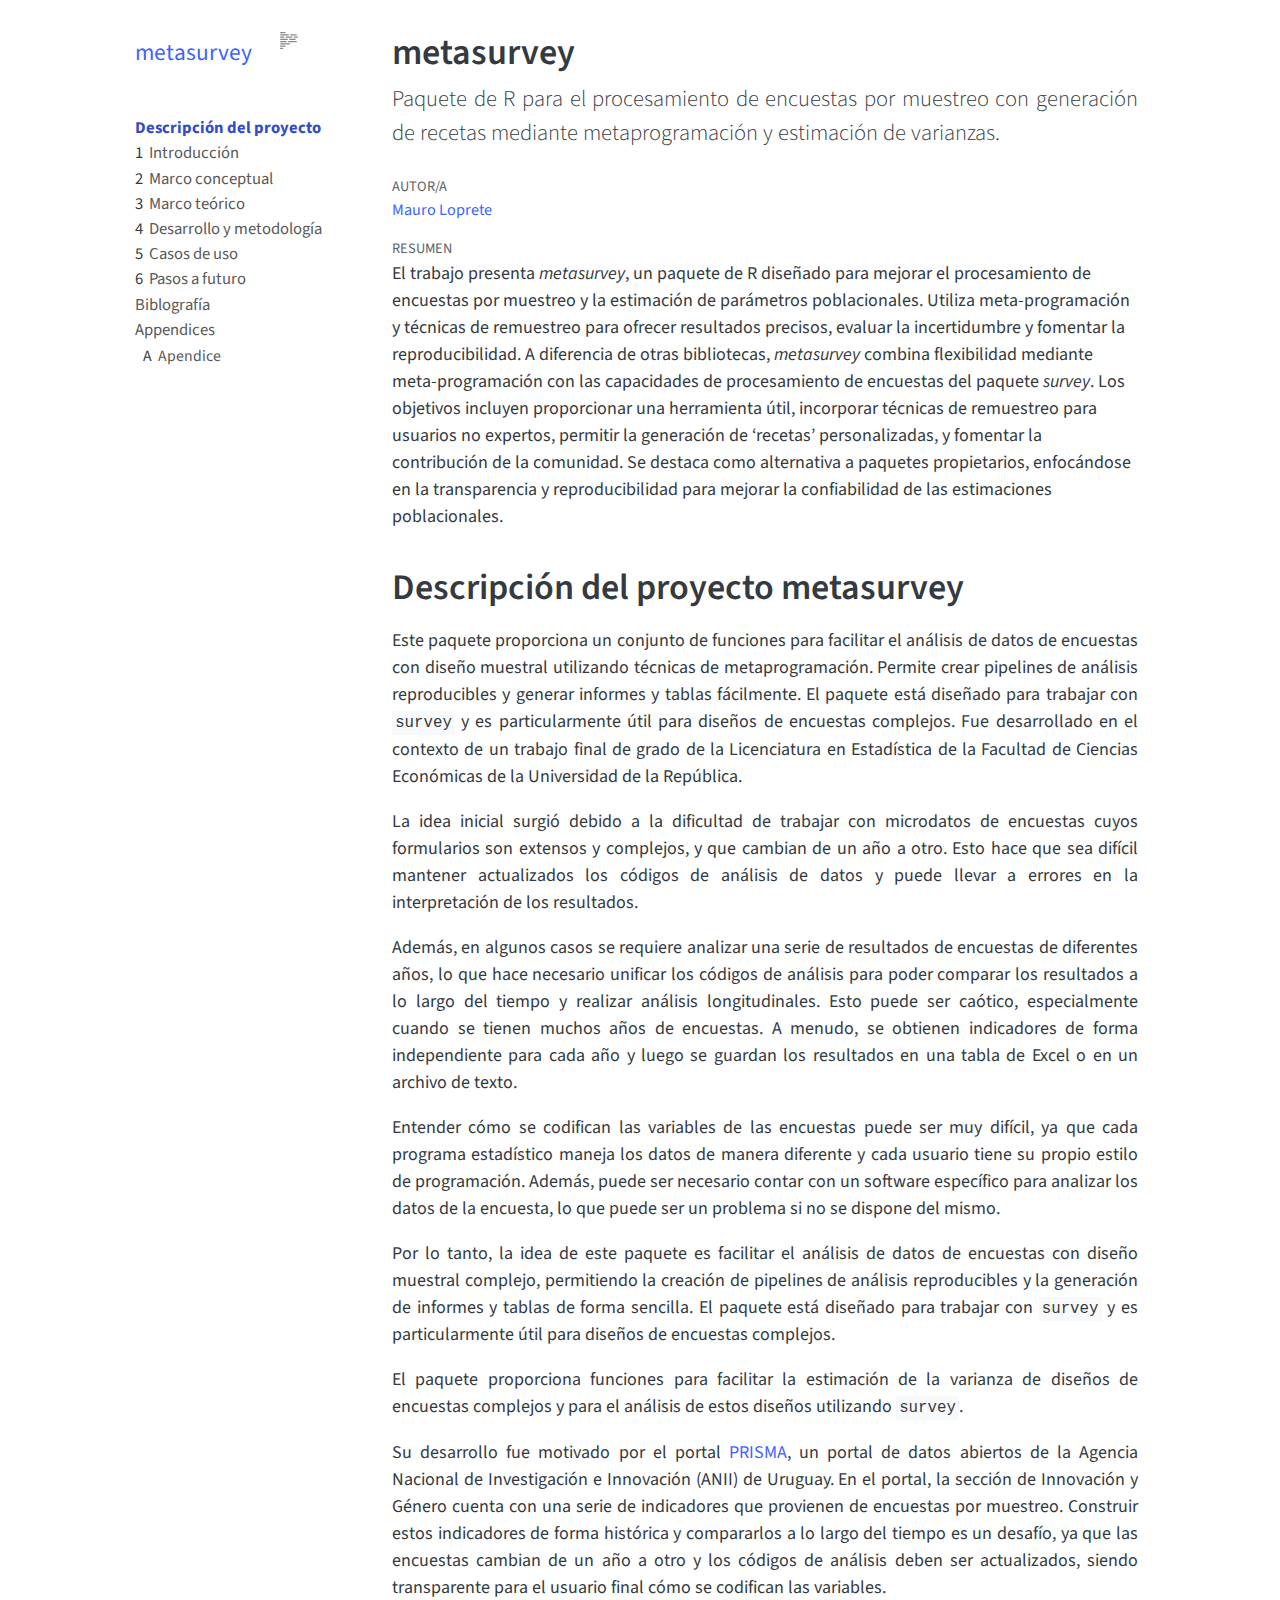
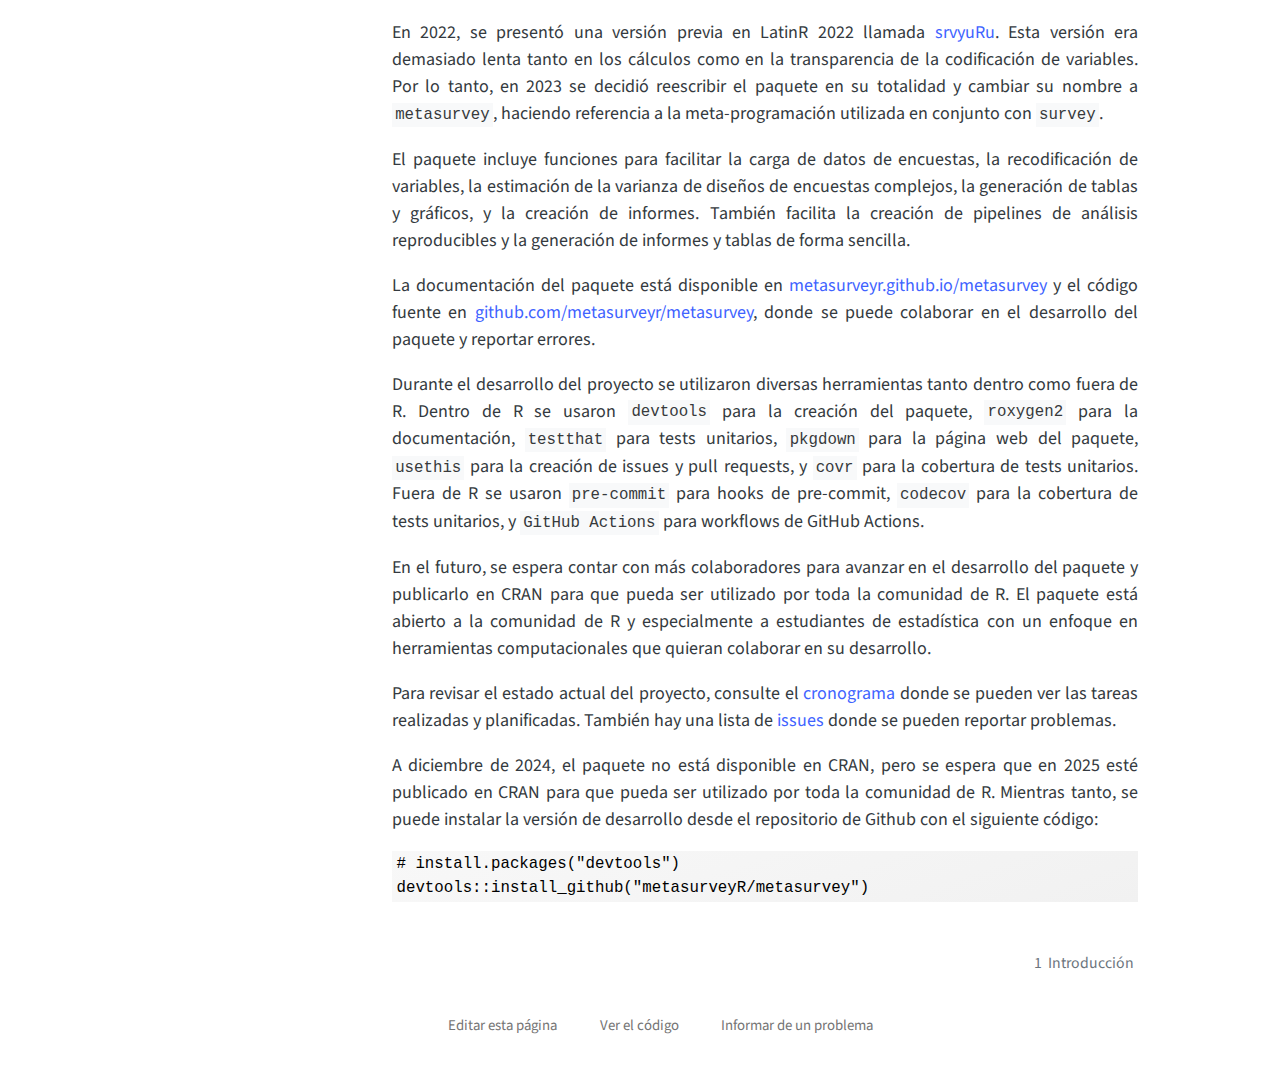
==== index.html @ 72c9812a "Built site for gh-pages" ====
<!DOCTYPE html>
<html xmlns="http://www.w3.org/1999/xhtml" lang="es" xml:lang="es"><head>

<meta charset="utf-8">
<meta name="generator" content="quarto-1.6.37">

<meta name="viewport" content="width=device-width, initial-scale=1.0, user-scalable=yes">

<meta name="author" content="Mauro Loprete">

<title>metasurvey</title>
<style>
code{white-space: pre-wrap;}
span.smallcaps{font-variant: small-caps;}
div.columns{display: flex; gap: min(4vw, 1.5em);}
div.column{flex: auto; overflow-x: auto;}
div.hanging-indent{margin-left: 1.5em; text-indent: -1.5em;}
ul.task-list{list-style: none;}
ul.task-list li input[type="checkbox"] {
  width: 0.8em;
  margin: 0 0.8em 0.2em -1em; /* quarto-specific, see https://github.com/quarto-dev/quarto-cli/issues/4556 */ 
  vertical-align: middle;
}
</style>


<script src="site_libs/quarto-nav/quarto-nav.js"></script>
<script src="site_libs/quarto-nav/headroom.min.js"></script>
<script src="site_libs/clipboard/clipboard.min.js"></script>
<script src="site_libs/quarto-search/autocomplete.umd.js"></script>
<script src="site_libs/quarto-search/fuse.min.js"></script>
<script src="site_libs/quarto-search/quarto-search.js"></script>
<meta name="quarto:offset" content="./">
<link href="./chapters/chapter1.html" rel="next">
<script src="site_libs/quarto-html/quarto.js"></script>
<script src="site_libs/quarto-html/popper.min.js"></script>
<script src="site_libs/quarto-html/tippy.umd.min.js"></script>
<script src="site_libs/quarto-html/anchor.min.js"></script>
<link href="site_libs/quarto-html/tippy.css" rel="stylesheet">
<link href="site_libs/quarto-html/quarto-syntax-highlighting-29e2c20b02301cfff04dc8050bf30c7e.css" rel="stylesheet" id="quarto-text-highlighting-styles">
<script src="site_libs/bootstrap/bootstrap.min.js"></script>
<link href="site_libs/bootstrap/bootstrap-icons.css" rel="stylesheet">
<link href="site_libs/bootstrap/bootstrap-413ca9ca8ca08181fa3b10ef42bec38c.min.css" rel="stylesheet" append-hash="true" id="quarto-bootstrap" data-mode="light">
<script id="quarto-search-options" type="application/json">{
  "location": "sidebar",
  "copy-button": false,
  "collapse-after": 3,
  "panel-placement": "start",
  "type": "textbox",
  "limit": 50,
  "keyboard-shortcut": [
    "f",
    "/",
    "s"
  ],
  "show-item-context": false,
  "language": {
    "search-no-results-text": "Sin resultados",
    "search-matching-documents-text": "documentos encontrados",
    "search-copy-link-title": "Copiar el enlace en la búsqueda",
    "search-hide-matches-text": "Ocultar resultados adicionales",
    "search-more-match-text": "resultado adicional en este documento",
    "search-more-matches-text": "resultados adicionales en este documento",
    "search-clear-button-title": "Borrar",
    "search-text-placeholder": "",
    "search-detached-cancel-button-title": "Cancelar",
    "search-submit-button-title": "Enviar",
    "search-label": "Buscar"
  }
}</script>


</head>

<body class="nav-sidebar floating fullcontent">

<div id="quarto-search-results"></div>
  <header id="quarto-header" class="headroom fixed-top">
  <nav class="quarto-secondary-nav">
    <div class="container-fluid d-flex">
      <button type="button" class="quarto-btn-toggle btn" data-bs-toggle="collapse" role="button" data-bs-target=".quarto-sidebar-collapse-item" aria-controls="quarto-sidebar" aria-expanded="false" aria-label="Alternar barra lateral" onclick="if (window.quartoToggleHeadroom) { window.quartoToggleHeadroom(); }">
        <i class="bi bi-layout-text-sidebar-reverse"></i>
      </button>
        <nav class="quarto-page-breadcrumbs" aria-label="breadcrumb"><ol class="breadcrumb"><li class="breadcrumb-item"><a href="./index.html">Descripción del proyecto</a></li></ol></nav>
        <a class="flex-grow-1" role="navigation" data-bs-toggle="collapse" data-bs-target=".quarto-sidebar-collapse-item" aria-controls="quarto-sidebar" aria-expanded="false" aria-label="Alternar barra lateral" onclick="if (window.quartoToggleHeadroom) { window.quartoToggleHeadroom(); }">      
        </a>
      <button type="button" class="btn quarto-search-button" aria-label="Buscar" onclick="window.quartoOpenSearch();">
        <i class="bi bi-search"></i>
      </button>
    </div>
  </nav>
</header>
<!-- content -->
<div id="quarto-content" class="quarto-container page-columns page-rows-contents page-layout-article">
<!-- sidebar -->
  <nav id="quarto-sidebar" class="sidebar collapse collapse-horizontal quarto-sidebar-collapse-item sidebar-navigation floating overflow-auto">
    <div class="pt-lg-2 mt-2 text-left sidebar-header">
    <div class="sidebar-title mb-0 py-0">
      <a href="./">metasurvey</a> 
        <div class="sidebar-tools-main tools-wide">
    <a href="https://github.com/metaSurveyR/metasurvey" title="Source Code" class="quarto-navigation-tool px-1" aria-label="Source Code"><i class="bi bi-github"></i></a>
    <a href="./metasurvey.pdf" title="Download PDF" class="quarto-navigation-tool px-1" aria-label="Download PDF"><i class="bi bi-file-pdf"></i></a>
  <a href="" class="quarto-reader-toggle quarto-navigation-tool px-1" onclick="window.quartoToggleReader(); return false;" title="Alternar modo lector">
  <div class="quarto-reader-toggle-btn">
  <i class="bi"></i>
  </div>
</a>
</div>
    </div>
      </div>
        <div class="mt-2 flex-shrink-0 align-items-center">
        <div class="sidebar-search">
        <div id="quarto-search" class="" title="Buscar"></div>
        </div>
        </div>
    <div class="sidebar-menu-container"> 
    <ul class="list-unstyled mt-1">
        <li class="sidebar-item">
  <div class="sidebar-item-container"> 
  <a href="./index.html" class="sidebar-item-text sidebar-link active">
 <span class="menu-text">Descripción del proyecto</span></a>
  </div>
</li>
        <li class="sidebar-item">
  <div class="sidebar-item-container"> 
  <a href="./chapters/chapter1.html" class="sidebar-item-text sidebar-link">
 <span class="menu-text"><span class="chapter-number">1</span>&nbsp; <span class="chapter-title">Introducción</span></span></a>
  </div>
</li>
        <li class="sidebar-item">
  <div class="sidebar-item-container"> 
  <a href="./chapters/chapter2.html" class="sidebar-item-text sidebar-link">
 <span class="menu-text"><span class="chapter-number">2</span>&nbsp; <span class="chapter-title">Marco conceptual</span></span></a>
  </div>
</li>
        <li class="sidebar-item">
  <div class="sidebar-item-container"> 
  <a href="./chapters/chapter3.html" class="sidebar-item-text sidebar-link">
 <span class="menu-text"><span class="chapter-number">3</span>&nbsp; <span class="chapter-title">Marco teórico</span></span></a>
  </div>
</li>
        <li class="sidebar-item">
  <div class="sidebar-item-container"> 
  <a href="./chapters/chapter4.html" class="sidebar-item-text sidebar-link">
 <span class="menu-text"><span class="chapter-number">4</span>&nbsp; <span class="chapter-title">Desarrollo y metodología</span></span></a>
  </div>
</li>
        <li class="sidebar-item">
  <div class="sidebar-item-container"> 
  <a href="./chapters/chapter5.html" class="sidebar-item-text sidebar-link">
 <span class="menu-text"><span class="chapter-number">5</span>&nbsp; <span class="chapter-title">Casos de uso</span></span></a>
  </div>
</li>
        <li class="sidebar-item">
  <div class="sidebar-item-container"> 
  <a href="./chapters/chapter6.html" class="sidebar-item-text sidebar-link">
 <span class="menu-text"><span class="chapter-number">6</span>&nbsp; <span class="chapter-title">Pasos a futuro</span></span></a>
  </div>
</li>
        <li class="sidebar-item">
  <div class="sidebar-item-container"> 
  <a href="./chapters/bibliography.html" class="sidebar-item-text sidebar-link">
 <span class="menu-text">Biblografía</span></a>
  </div>
</li>
        <li class="sidebar-item sidebar-item-section">
      <div class="sidebar-item-container"> 
            <a class="sidebar-item-text sidebar-link text-start" data-bs-toggle="collapse" data-bs-target="#quarto-sidebar-section-1" role="navigation" aria-expanded="true">
 <span class="menu-text">Appendices</span></a>
          <a class="sidebar-item-toggle text-start" data-bs-toggle="collapse" data-bs-target="#quarto-sidebar-section-1" role="navigation" aria-expanded="true" aria-label="Alternar sección">
            <i class="bi bi-chevron-right ms-2"></i>
          </a> 
      </div>
      <ul id="quarto-sidebar-section-1" class="collapse list-unstyled sidebar-section depth1 show">  
          <li class="sidebar-item">
  <div class="sidebar-item-container"> 
  <a href="./Appendices/AppendixA.html" class="sidebar-item-text sidebar-link">
 <span class="menu-text"><span class="chapter-number">A</span>&nbsp; <span class="chapter-title">Apendice</span></span></a>
  </div>
</li>
      </ul>
  </li>
    </ul>
    </div>
</nav>
<div id="quarto-sidebar-glass" class="quarto-sidebar-collapse-item" data-bs-toggle="collapse" data-bs-target=".quarto-sidebar-collapse-item"></div>
<!-- margin-sidebar -->
    
<!-- main -->
<main class="content" id="quarto-document-content">

<header id="title-block-header" class="quarto-title-block default">
<div class="quarto-title">
<h1 class="title">metasurvey</h1>
<p class="subtitle lead">Paquete de R para el procesamiento de encuestas por muestreo con generación de recetas mediante metaprogramación y estimación de varianzas.</p>
</div>



<div class="quarto-title-meta">

    <div>
    <div class="quarto-title-meta-heading">Autor/a</div>
    <div class="quarto-title-meta-contents">
             <p><a href="www.mauroloprete.com">Mauro Loprete</a> </p>
          </div>
  </div>
    
  
    
  </div>
  
<div>
  <div class="abstract">
    <div class="block-title">Resumen</div>
    El trabajo presenta <em>metasurvey</em>, un paquete de R diseñado para mejorar el procesamiento de encuestas por muestreo y la estimación de parámetros poblacionales. Utiliza meta-programación y técnicas de remuestreo para ofrecer resultados precisos, evaluar la incertidumbre y fomentar la reproducibilidad. A diferencia de otras bibliotecas, <em>metasurvey</em> combina flexibilidad mediante meta-programación con las capacidades de procesamiento de encuestas del paquete <em>survey</em>. Los objetivos incluyen proporcionar una herramienta útil, incorporar técnicas de remuestreo para usuarios no expertos, permitir la generación de ‘recetas’ personalizadas, y fomentar la contribución de la comunidad. Se destaca como alternativa a paquetes propietarios, enfocándose en la transparencia y reproducibilidad para mejorar la confiabilidad de las estimaciones poblacionales.
  </div>
</div>


</header>


<div class="cell">
<style type="text/css">
p {
  text-align: justify
}
</style>
</div>
<div id="readme-content">
<h1 id="descripci-n-del-proyecto-metasurvey">
Descripción del proyecto metasurvey
</h1>
<p>
Este paquete proporciona un conjunto de funciones para facilitar el análisis de datos de encuestas con diseño muestral utilizando técnicas de metaprogramación. Permite crear pipelines de análisis reproducibles y generar informes y tablas fácilmente. El paquete está diseñado para trabajar con <code>survey</code> y es particularmente útil para diseños de encuestas complejos. Fue desarrollado en el contexto de un trabajo final de grado de la Licenciatura en Estadística de la Facultad de Ciencias Económicas de la Universidad de la República.
</p>
<p>
La idea inicial surgió debido a la dificultad de trabajar con microdatos de encuestas cuyos formularios son extensos y complejos, y que cambian de un año a otro. Esto hace que sea difícil mantener actualizados los códigos de análisis de datos y puede llevar a errores en la interpretación de los resultados.
</p>
<p>
Además, en algunos casos se requiere analizar una serie de resultados de encuestas de diferentes años, lo que hace necesario unificar los códigos de análisis para poder comparar los resultados a lo largo del tiempo y realizar análisis longitudinales. Esto puede ser caótico, especialmente cuando se tienen muchos años de encuestas. A menudo, se obtienen indicadores de forma independiente para cada año y luego se guardan los resultados en una tabla de Excel o en un archivo de texto.
</p>
<p>
Entender cómo se codifican las variables de las encuestas puede ser muy difícil, ya que cada programa estadístico maneja los datos de manera diferente y cada usuario tiene su propio estilo de programación. Además, puede ser necesario contar con un software específico para analizar los datos de la encuesta, lo que puede ser un problema si no se dispone del mismo.
</p>
<p>
Por lo tanto, la idea de este paquete es facilitar el análisis de datos de encuestas con diseño muestral complejo, permitiendo la creación de pipelines de análisis reproducibles y la generación de informes y tablas de forma sencilla. El paquete está diseñado para trabajar con <code>survey</code> y es particularmente útil para diseños de encuestas complejos.
</p>
<p>
El paquete proporciona funciones para facilitar la estimación de la varianza de diseños de encuestas complejos y para el análisis de estos diseños utilizando <code>survey</code>.
</p>
<p>
Su desarrollo fue motivado por el portal <a href="www.prisma.uy">PRISMA</a>, un portal de datos abiertos de la Agencia Nacional de Investigación e Innovación (ANII) de Uruguay. En el portal, la sección de Innovación y Género cuenta con una serie de indicadores que provienen de encuestas por muestreo. Construir estos indicadores de forma histórica y compararlos a lo largo del tiempo es un desafío, ya que las encuestas cambian de un año a otro y los códigos de análisis deben ser actualizados, siendo transparente para el usuario final cómo se codifican las variables.
</p>
<p>
En 2022, se presentó una versión previa en LatinR 2022 llamada <a href="https://github.com/mauroloprete/srvyuRu">srvyuRu</a>. Esta versión era demasiado lenta tanto en los cálculos como en la transparencia de la codificación de variables. Por lo tanto, en 2023 se decidió reescribir el paquete en su totalidad y cambiar su nombre a <code>metasurvey</code>, haciendo referencia a la meta-programación utilizada en conjunto con <code>survey</code>.
</p>
<p>
El paquete incluye funciones para facilitar la carga de datos de encuestas, la recodificación de variables, la estimación de la varianza de diseños de encuestas complejos, la generación de tablas y gráficos, y la creación de informes. También facilita la creación de pipelines de análisis reproducibles y la generación de informes y tablas de forma sencilla.
</p>
<p>
La documentación del paquete está disponible en <a href="https://metasurveyr.github.io/metasurvey/">metasurveyr.github.io/metasurvey</a> y el código fuente en <a href="https://github.com/metasurveyr/metasurvey">github.com/metasurveyr/metasurvey</a>, donde se puede colaborar en el desarrollo del paquete y reportar errores.
</p>
<p>
Durante el desarrollo del proyecto se utilizaron diversas herramientas tanto dentro como fuera de R. Dentro de R se usaron <code>devtools</code> para la creación del paquete, <code>roxygen2</code> para la documentación, <code>testthat</code> para tests unitarios, <code>pkgdown</code> para la página web del paquete, <code>usethis</code> para la creación de issues y pull requests, y <code>covr</code> para la cobertura de tests unitarios. Fuera de R se usaron <code>pre-commit</code> para hooks de pre-commit, <code>codecov</code> para la cobertura de tests unitarios, y <code>GitHub Actions</code> para workflows de GitHub Actions.
</p>
<p>
En el futuro, se espera contar con más colaboradores para avanzar en el desarrollo del paquete y publicarlo en CRAN para que pueda ser utilizado por toda la comunidad de R. El paquete está abierto a la comunidad de R y especialmente a estudiantes de estadística con un enfoque en herramientas computacionales que quieran colaborar en su desarrollo.
</p>
<p>
Para revisar el estado actual del proyecto, consulte el <a href="https://github.com/orgs/metasurveyr/projects/1/views/1">cronograma</a> donde se pueden ver las tareas realizadas y planificadas. También hay una lista de <a href="https://github.com/metasurveyr/metasurvey/issues">issues</a> donde se pueden reportar problemas.
</p>
<p>
A diciembre de 2024, el paquete no está disponible en CRAN, pero se espera que en 2025 esté publicado en CRAN para que pueda ser utilizado por toda la comunidad de R. Mientras tanto, se puede instalar la versión de desarrollo desde el repositorio de Github con el siguiente código:
</p>
<pre><code class="language-" r=""># install.packages("devtools")
devtools::install_github("metasurveyR/metasurvey")
</code></pre>
</div>



</main> <!-- /main -->
<script id="quarto-html-after-body" type="application/javascript">
window.document.addEventListener("DOMContentLoaded", function (event) {
  const toggleBodyColorMode = (bsSheetEl) => {
    const mode = bsSheetEl.getAttribute("data-mode");
    const bodyEl = window.document.querySelector("body");
    if (mode === "dark") {
      bodyEl.classList.add("quarto-dark");
      bodyEl.classList.remove("quarto-light");
    } else {
      bodyEl.classList.add("quarto-light");
      bodyEl.classList.remove("quarto-dark");
    }
  }
  const toggleBodyColorPrimary = () => {
    const bsSheetEl = window.document.querySelector("link#quarto-bootstrap");
    if (bsSheetEl) {
      toggleBodyColorMode(bsSheetEl);
    }
  }
  toggleBodyColorPrimary();  
  const icon = "";
  const anchorJS = new window.AnchorJS();
  anchorJS.options = {
    placement: 'right',
    icon: icon
  };
  anchorJS.add('.anchored');
  const isCodeAnnotation = (el) => {
    for (const clz of el.classList) {
      if (clz.startsWith('code-annotation-')) {                     
        return true;
      }
    }
    return false;
  }
  const onCopySuccess = function(e) {
    // button target
    const button = e.trigger;
    // don't keep focus
    button.blur();
    // flash "checked"
    button.classList.add('code-copy-button-checked');
    var currentTitle = button.getAttribute("title");
    button.setAttribute("title", "Copiado");
    let tooltip;
    if (window.bootstrap) {
      button.setAttribute("data-bs-toggle", "tooltip");
      button.setAttribute("data-bs-placement", "left");
      button.setAttribute("data-bs-title", "Copiado");
      tooltip = new bootstrap.Tooltip(button, 
        { trigger: "manual", 
          customClass: "code-copy-button-tooltip",
          offset: [0, -8]});
      tooltip.show();    
    }
    setTimeout(function() {
      if (tooltip) {
        tooltip.hide();
        button.removeAttribute("data-bs-title");
        button.removeAttribute("data-bs-toggle");
        button.removeAttribute("data-bs-placement");
      }
      button.setAttribute("title", currentTitle);
      button.classList.remove('code-copy-button-checked');
    }, 1000);
    // clear code selection
    e.clearSelection();
  }
  const getTextToCopy = function(trigger) {
      const codeEl = trigger.previousElementSibling.cloneNode(true);
      for (const childEl of codeEl.children) {
        if (isCodeAnnotation(childEl)) {
          childEl.remove();
        }
      }
      return codeEl.innerText;
  }
  const clipboard = new window.ClipboardJS('.code-copy-button:not([data-in-quarto-modal])', {
    text: getTextToCopy
  });
  clipboard.on('success', onCopySuccess);
  if (window.document.getElementById('quarto-embedded-source-code-modal')) {
    const clipboardModal = new window.ClipboardJS('.code-copy-button[data-in-quarto-modal]', {
      text: getTextToCopy,
      container: window.document.getElementById('quarto-embedded-source-code-modal')
    });
    clipboardModal.on('success', onCopySuccess);
  }
    var localhostRegex = new RegExp(/^(?:http|https):\/\/localhost\:?[0-9]*\//);
    var mailtoRegex = new RegExp(/^mailto:/);
      var filterRegex = new RegExp("https:\/\/github\.com\/metaSurveyR\/metasurvey");
    var isInternal = (href) => {
        return filterRegex.test(href) || localhostRegex.test(href) || mailtoRegex.test(href);
    }
    // Inspect non-navigation links and adorn them if external
 	var links = window.document.querySelectorAll('a[href]:not(.nav-link):not(.navbar-brand):not(.toc-action):not(.sidebar-link):not(.sidebar-item-toggle):not(.pagination-link):not(.no-external):not([aria-hidden]):not(.dropdown-item):not(.quarto-navigation-tool):not(.about-link)');
    for (var i=0; i<links.length; i++) {
      const link = links[i];
      if (!isInternal(link.href)) {
        // undo the damage that might have been done by quarto-nav.js in the case of
        // links that we want to consider external
        if (link.dataset.originalHref !== undefined) {
          link.href = link.dataset.originalHref;
        }
      }
    }
  function tippyHover(el, contentFn, onTriggerFn, onUntriggerFn) {
    const config = {
      allowHTML: true,
      maxWidth: 500,
      delay: 100,
      arrow: false,
      appendTo: function(el) {
          return el.parentElement;
      },
      interactive: true,
      interactiveBorder: 10,
      theme: 'quarto',
      placement: 'bottom-start',
    };
    if (contentFn) {
      config.content = contentFn;
    }
    if (onTriggerFn) {
      config.onTrigger = onTriggerFn;
    }
    if (onUntriggerFn) {
      config.onUntrigger = onUntriggerFn;
    }
    window.tippy(el, config); 
  }
  const noterefs = window.document.querySelectorAll('a[role="doc-noteref"]');
  for (var i=0; i<noterefs.length; i++) {
    const ref = noterefs[i];
    tippyHover(ref, function() {
      // use id or data attribute instead here
      let href = ref.getAttribute('data-footnote-href') || ref.getAttribute('href');
      try { href = new URL(href).hash; } catch {}
      const id = href.replace(/^#\/?/, "");
      const note = window.document.getElementById(id);
      if (note) {
        return note.innerHTML;
      } else {
        return "";
      }
    });
  }
  const xrefs = window.document.querySelectorAll('a.quarto-xref');
  const processXRef = (id, note) => {
    // Strip column container classes
    const stripColumnClz = (el) => {
      el.classList.remove("page-full", "page-columns");
      if (el.children) {
        for (const child of el.children) {
          stripColumnClz(child);
        }
      }
    }
    stripColumnClz(note)
    if (id === null || id.startsWith('sec-')) {
      // Special case sections, only their first couple elements
      const container = document.createElement("div");
      if (note.children && note.children.length > 2) {
        container.appendChild(note.children[0].cloneNode(true));
        for (let i = 1; i < note.children.length; i++) {
          const child = note.children[i];
          if (child.tagName === "P" && child.innerText === "") {
            continue;
          } else {
            container.appendChild(child.cloneNode(true));
            break;
          }
        }
        if (window.Quarto?.typesetMath) {
          window.Quarto.typesetMath(container);
        }
        return container.innerHTML
      } else {
        if (window.Quarto?.typesetMath) {
          window.Quarto.typesetMath(note);
        }
        return note.innerHTML;
      }
    } else {
      // Remove any anchor links if they are present
      const anchorLink = note.querySelector('a.anchorjs-link');
      if (anchorLink) {
        anchorLink.remove();
      }
      if (window.Quarto?.typesetMath) {
        window.Quarto.typesetMath(note);
      }
      if (note.classList.contains("callout")) {
        return note.outerHTML;
      } else {
        return note.innerHTML;
      }
    }
  }
  for (var i=0; i<xrefs.length; i++) {
    const xref = xrefs[i];
    tippyHover(xref, undefined, function(instance) {
      instance.disable();
      let url = xref.getAttribute('href');
      let hash = undefined; 
      if (url.startsWith('#')) {
        hash = url;
      } else {
        try { hash = new URL(url).hash; } catch {}
      }
      if (hash) {
        const id = hash.replace(/^#\/?/, "");
        const note = window.document.getElementById(id);
        if (note !== null) {
          try {
            const html = processXRef(id, note.cloneNode(true));
            instance.setContent(html);
          } finally {
            instance.enable();
            instance.show();
          }
        } else {
          // See if we can fetch this
          fetch(url.split('#')[0])
          .then(res => res.text())
          .then(html => {
            const parser = new DOMParser();
            const htmlDoc = parser.parseFromString(html, "text/html");
            const note = htmlDoc.getElementById(id);
            if (note !== null) {
              const html = processXRef(id, note);
              instance.setContent(html);
            } 
          }).finally(() => {
            instance.enable();
            instance.show();
          });
        }
      } else {
        // See if we can fetch a full url (with no hash to target)
        // This is a special case and we should probably do some content thinning / targeting
        fetch(url)
        .then(res => res.text())
        .then(html => {
          const parser = new DOMParser();
          const htmlDoc = parser.parseFromString(html, "text/html");
          const note = htmlDoc.querySelector('main.content');
          if (note !== null) {
            // This should only happen for chapter cross references
            // (since there is no id in the URL)
            // remove the first header
            if (note.children.length > 0 && note.children[0].tagName === "HEADER") {
              note.children[0].remove();
            }
            const html = processXRef(null, note);
            instance.setContent(html);
          } 
        }).finally(() => {
          instance.enable();
          instance.show();
        });
      }
    }, function(instance) {
    });
  }
      let selectedAnnoteEl;
      const selectorForAnnotation = ( cell, annotation) => {
        let cellAttr = 'data-code-cell="' + cell + '"';
        let lineAttr = 'data-code-annotation="' +  annotation + '"';
        const selector = 'span[' + cellAttr + '][' + lineAttr + ']';
        return selector;
      }
      const selectCodeLines = (annoteEl) => {
        const doc = window.document;
        const targetCell = annoteEl.getAttribute("data-target-cell");
        const targetAnnotation = annoteEl.getAttribute("data-target-annotation");
        const annoteSpan = window.document.querySelector(selectorForAnnotation(targetCell, targetAnnotation));
        const lines = annoteSpan.getAttribute("data-code-lines").split(",");
        const lineIds = lines.map((line) => {
          return targetCell + "-" + line;
        })
        let top = null;
        let height = null;
        let parent = null;
        if (lineIds.length > 0) {
            //compute the position of the single el (top and bottom and make a div)
            const el = window.document.getElementById(lineIds[0]);
            top = el.offsetTop;
            height = el.offsetHeight;
            parent = el.parentElement.parentElement;
          if (lineIds.length > 1) {
            const lastEl = window.document.getElementById(lineIds[lineIds.length - 1]);
            const bottom = lastEl.offsetTop + lastEl.offsetHeight;
            height = bottom - top;
          }
          if (top !== null && height !== null && parent !== null) {
            // cook up a div (if necessary) and position it 
            let div = window.document.getElementById("code-annotation-line-highlight");
            if (div === null) {
              div = window.document.createElement("div");
              div.setAttribute("id", "code-annotation-line-highlight");
              div.style.position = 'absolute';
              parent.appendChild(div);
            }
            div.style.top = top - 2 + "px";
            div.style.height = height + 4 + "px";
            div.style.left = 0;
            let gutterDiv = window.document.getElementById("code-annotation-line-highlight-gutter");
            if (gutterDiv === null) {
              gutterDiv = window.document.createElement("div");
              gutterDiv.setAttribute("id", "code-annotation-line-highlight-gutter");
              gutterDiv.style.position = 'absolute';
              const codeCell = window.document.getElementById(targetCell);
              const gutter = codeCell.querySelector('.code-annotation-gutter');
              gutter.appendChild(gutterDiv);
            }
            gutterDiv.style.top = top - 2 + "px";
            gutterDiv.style.height = height + 4 + "px";
          }
          selectedAnnoteEl = annoteEl;
        }
      };
      const unselectCodeLines = () => {
        const elementsIds = ["code-annotation-line-highlight", "code-annotation-line-highlight-gutter"];
        elementsIds.forEach((elId) => {
          const div = window.document.getElementById(elId);
          if (div) {
            div.remove();
          }
        });
        selectedAnnoteEl = undefined;
      };
        // Handle positioning of the toggle
    window.addEventListener(
      "resize",
      throttle(() => {
        elRect = undefined;
        if (selectedAnnoteEl) {
          selectCodeLines(selectedAnnoteEl);
        }
      }, 10)
    );
    function throttle(fn, ms) {
    let throttle = false;
    let timer;
      return (...args) => {
        if(!throttle) { // first call gets through
            fn.apply(this, args);
            throttle = true;
        } else { // all the others get throttled
            if(timer) clearTimeout(timer); // cancel #2
            timer = setTimeout(() => {
              fn.apply(this, args);
              timer = throttle = false;
            }, ms);
        }
      };
    }
      // Attach click handler to the DT
      const annoteDls = window.document.querySelectorAll('dt[data-target-cell]');
      for (const annoteDlNode of annoteDls) {
        annoteDlNode.addEventListener('click', (event) => {
          const clickedEl = event.target;
          if (clickedEl !== selectedAnnoteEl) {
            unselectCodeLines();
            const activeEl = window.document.querySelector('dt[data-target-cell].code-annotation-active');
            if (activeEl) {
              activeEl.classList.remove('code-annotation-active');
            }
            selectCodeLines(clickedEl);
            clickedEl.classList.add('code-annotation-active');
          } else {
            // Unselect the line
            unselectCodeLines();
            clickedEl.classList.remove('code-annotation-active');
          }
        });
      }
  const findCites = (el) => {
    const parentEl = el.parentElement;
    if (parentEl) {
      const cites = parentEl.dataset.cites;
      if (cites) {
        return {
          el,
          cites: cites.split(' ')
        };
      } else {
        return findCites(el.parentElement)
      }
    } else {
      return undefined;
    }
  };
  var bibliorefs = window.document.querySelectorAll('a[role="doc-biblioref"]');
  for (var i=0; i<bibliorefs.length; i++) {
    const ref = bibliorefs[i];
    const citeInfo = findCites(ref);
    if (citeInfo) {
      tippyHover(citeInfo.el, function() {
        var popup = window.document.createElement('div');
        citeInfo.cites.forEach(function(cite) {
          var citeDiv = window.document.createElement('div');
          citeDiv.classList.add('hanging-indent');
          citeDiv.classList.add('csl-entry');
          var biblioDiv = window.document.getElementById('ref-' + cite);
          if (biblioDiv) {
            citeDiv.innerHTML = biblioDiv.innerHTML;
          }
          popup.appendChild(citeDiv);
        });
        return popup.innerHTML;
      });
    }
  }
});
</script>
<nav class="page-navigation">
  <div class="nav-page nav-page-previous">
  </div>
  <div class="nav-page nav-page-next">
      <a href="./chapters/chapter1.html" class="pagination-link" aria-label="Introducción">
        <span class="nav-page-text"><span class="chapter-number">1</span>&nbsp; <span class="chapter-title">Introducción</span></span> <i class="bi bi-arrow-right-short"></i>
      </a>
  </div>
</nav>
</div> <!-- /content -->




<footer class="footer"><div class="nav-footer"><div class="nav-footer-center"><div class="toc-actions"><ul><li><a href="https://github.com/metaSurveyR/metasurvey/edit/main/index.qmd" class="toc-action"><i class="bi bi-github"></i>Editar esta página</a></li><li><a href="https://github.com/metaSurveyR/metasurvey/blob/main/index.qmd" class="toc-action"><i class="bi empty"></i>Ver el código</a></li><li><a href="https://github.com/metaSurveyR/metasurvey/issues/new" class="toc-action"><i class="bi empty"></i>Informar de un problema</a></li></ul></div></div></div></footer></body></html>
---- site_libs/quarto-html/quarto-syntax-highlighting-29e2c20b02301cfff04dc8050bf30c7e.css ----
/* quarto syntax highlight colors */
:root {
  --quarto-hl-ot-color: #003B4F;
  --quarto-hl-at-color: #657422;
  --quarto-hl-ss-color: #20794D;
  --quarto-hl-an-color: #5E5E5E;
  --quarto-hl-fu-color: #4758AB;
  --quarto-hl-st-color: #20794D;
  --quarto-hl-cf-color: #003B4F;
  --quarto-hl-op-color: #5E5E5E;
  --quarto-hl-er-color: #AD0000;
  --quarto-hl-bn-color: #AD0000;
  --quarto-hl-al-color: #AD0000;
  --quarto-hl-va-color: #111111;
  --quarto-hl-bu-color: inherit;
  --quarto-hl-ex-color: inherit;
  --quarto-hl-pp-color: #AD0000;
  --quarto-hl-in-color: #5E5E5E;
  --quarto-hl-vs-color: #20794D;
  --quarto-hl-wa-color: #5E5E5E;
  --quarto-hl-do-color: #5E5E5E;
  --quarto-hl-im-color: #00769E;
  --quarto-hl-ch-color: #20794D;
  --quarto-hl-dt-color: #AD0000;
  --quarto-hl-fl-color: #AD0000;
  --quarto-hl-co-color: #5E5E5E;
  --quarto-hl-cv-color: #5E5E5E;
  --quarto-hl-cn-color: #8f5902;
  --quarto-hl-sc-color: #5E5E5E;
  --quarto-hl-dv-color: #AD0000;
  --quarto-hl-kw-color: #003B4F;
}

/* other quarto variables */
:root {
  --quarto-font-monospace: SFMono-Regular, Menlo, Monaco, Consolas, "Liberation Mono", "Courier New", monospace;
}

pre > code.sourceCode > span {
  color: #003B4F;
}

code span {
  color: #003B4F;
}

code.sourceCode > span {
  color: #003B4F;
}

div.sourceCode,
div.sourceCode pre.sourceCode {
  color: #003B4F;
}

code span.ot {
  color: #003B4F;
  font-style: inherit;
}

code span.at {
  color: #657422;
  font-style: inherit;
}

code span.ss {
  color: #20794D;
  font-style: inherit;
}

code span.an {
  color: #5E5E5E;
  font-style: inherit;
}

code span.fu {
  color: #4758AB;
  font-style: inherit;
}

code span.st {
  color: #20794D;
  font-style: inherit;
}

code span.cf {
  color: #003B4F;
  font-weight: bold;
  font-style: inherit;
}

code span.op {
  color: #5E5E5E;
  font-style: inherit;
}

code span.er {
  color: #AD0000;
  font-style: inherit;
}

code span.bn {
  color: #AD0000;
  font-style: inherit;
}

code span.al {
  color: #AD0000;
  font-style: inherit;
}

code span.va {
  color: #111111;
  font-style: inherit;
}

code span.bu {
  font-style: inherit;
}

code span.ex {
  font-style: inherit;
}

code span.pp {
  color: #AD0000;
  font-style: inherit;
}

code span.in {
  color: #5E5E5E;
  font-style: inherit;
}

code span.vs {
  color: #20794D;
  font-style: inherit;
}

code span.wa {
  color: #5E5E5E;
  font-style: italic;
}

code span.do {
  color: #5E5E5E;
  font-style: italic;
}

code span.im {
  color: #00769E;
  font-style: inherit;
}

code span.ch {
  color: #20794D;
  font-style: inherit;
}

code span.dt {
  color: #AD0000;
  font-style: inherit;
}

code span.fl {
  color: #AD0000;
  font-style: inherit;
}

code span.co {
  color: #5E5E5E;
  font-style: inherit;
}

code span.cv {
  color: #5E5E5E;
  font-style: italic;
}

code span.cn {
  color: #8f5902;
  font-style: inherit;
}

code span.sc {
  color: #5E5E5E;
  font-style: inherit;
}

code span.dv {
  color: #AD0000;
  font-style: inherit;
}

code span.kw {
  color: #003B4F;
  font-weight: bold;
  font-style: inherit;
}

.prevent-inlining {
  content: "</";
}

/*# sourceMappingURL=5353fc8bf2a85bac2e7a98e8d13296a2.css.map */
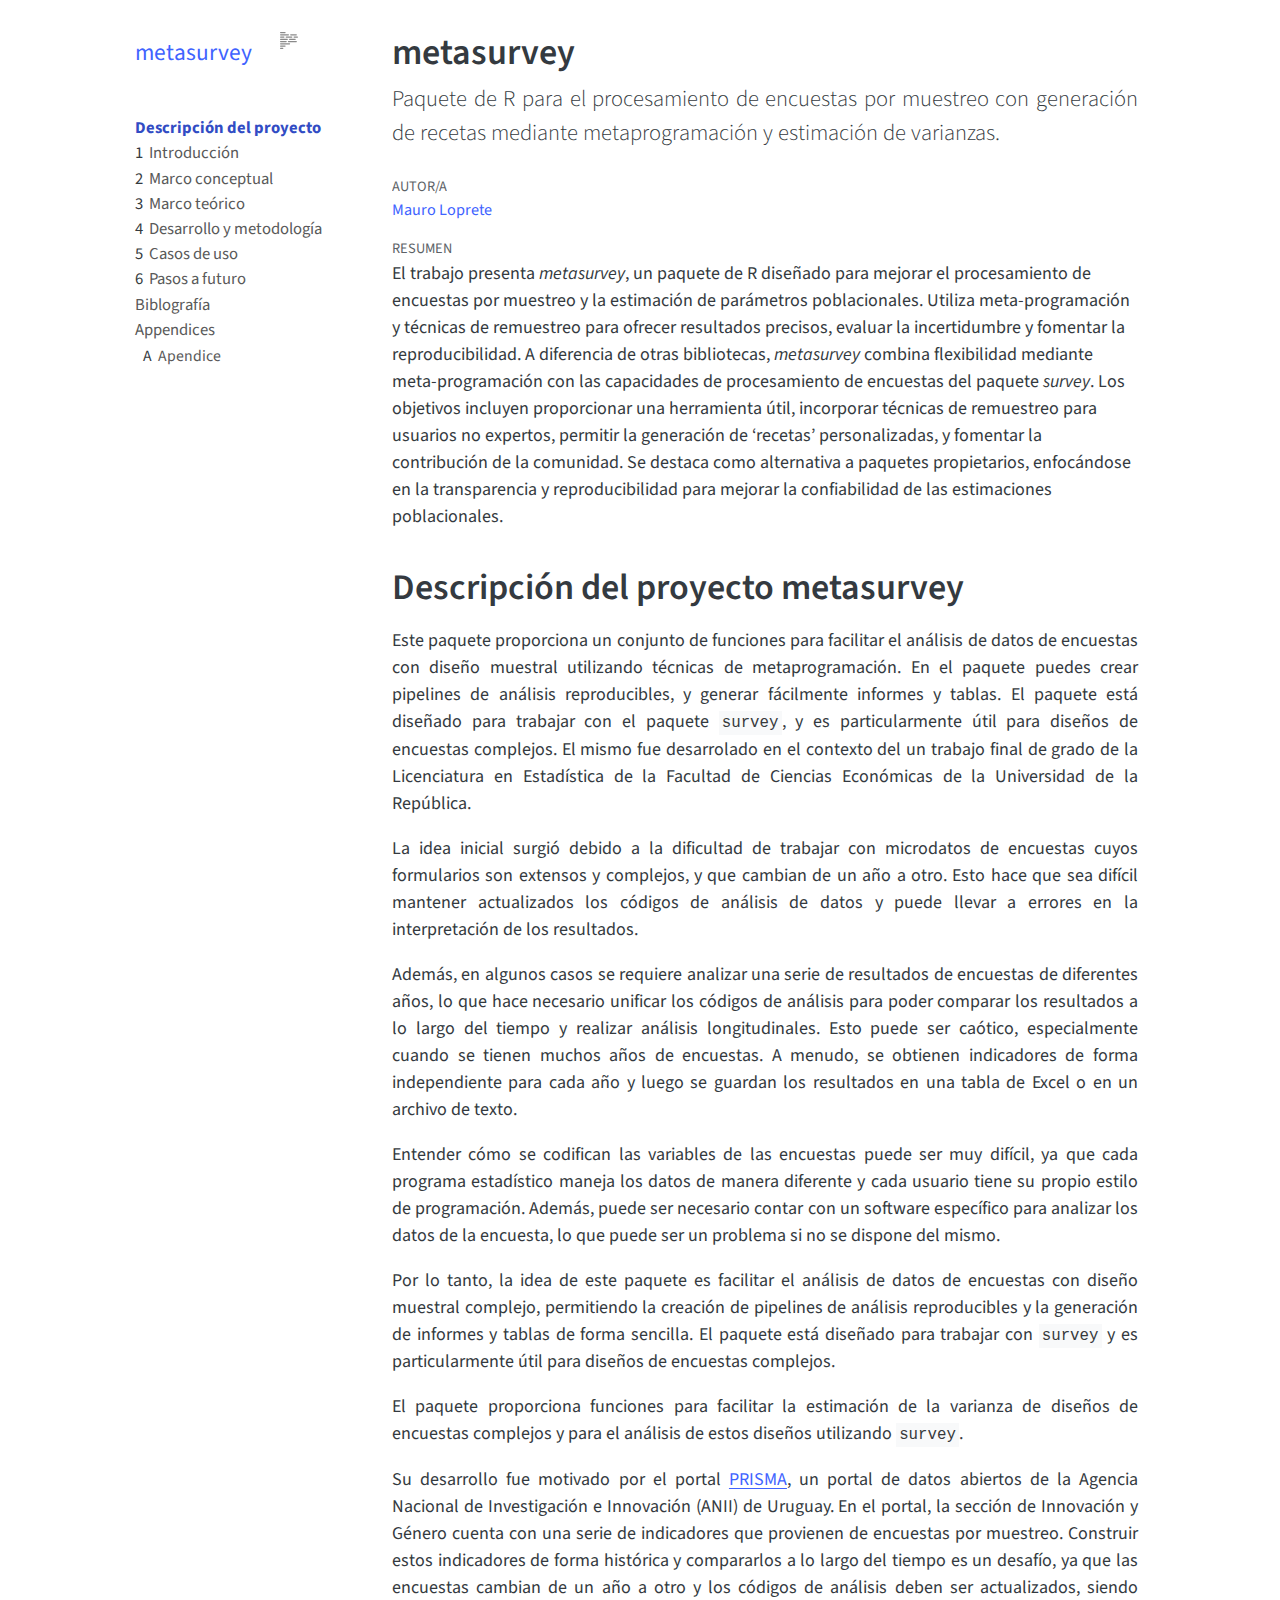
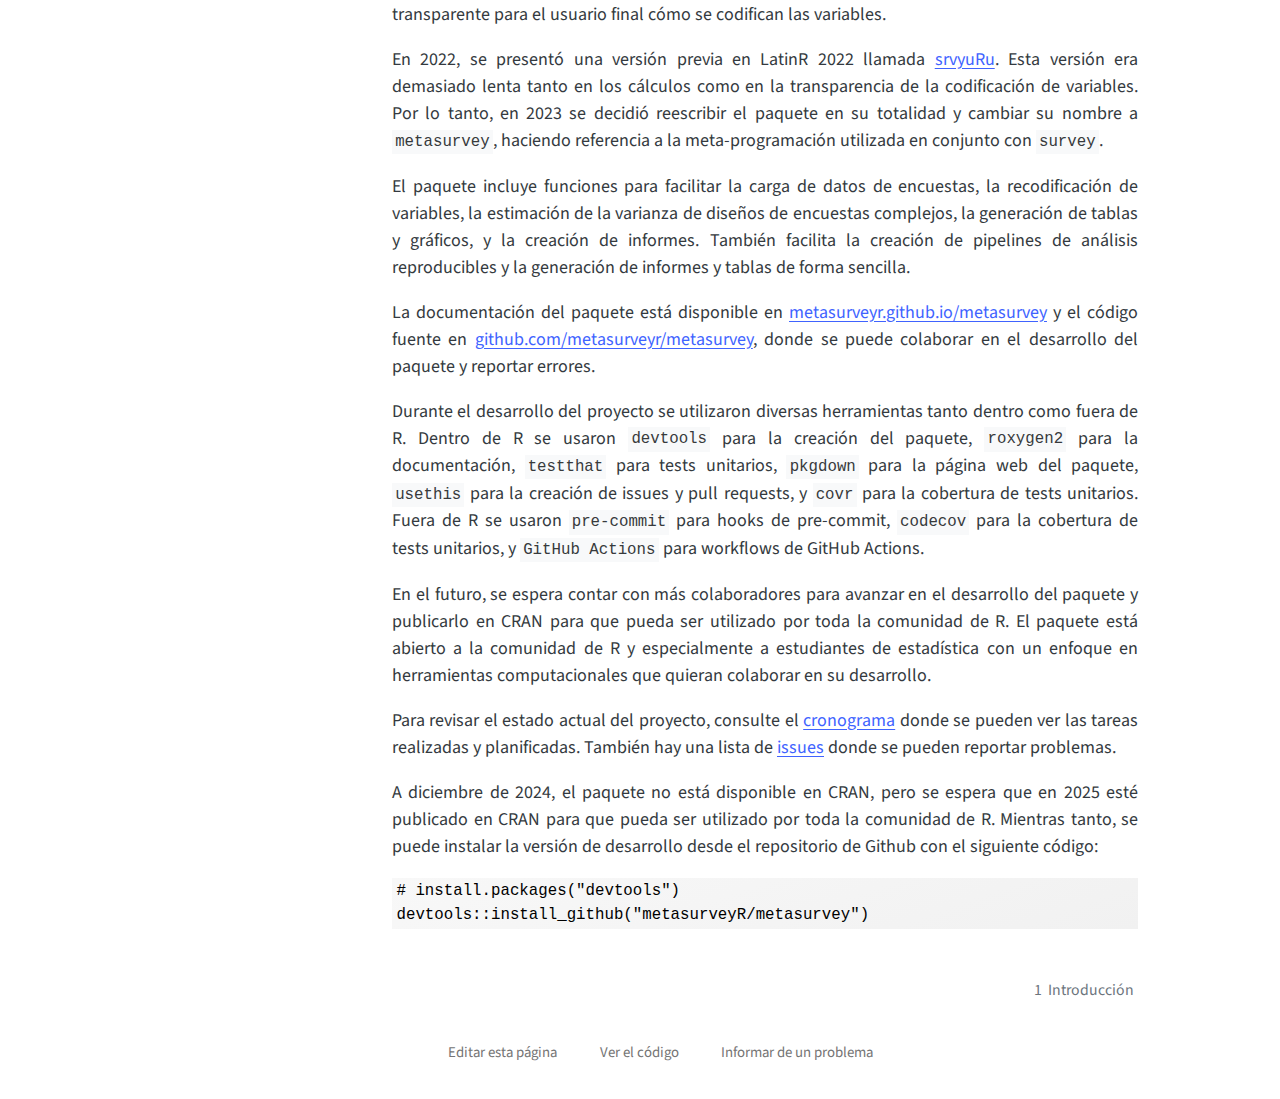
==== commit 2065698e: "Built site for gh-pages" ====
--- a/index.html
+++ b/index.html
@@ -2,7 +2,7 @@
 <html xmlns="http://www.w3.org/1999/xhtml" lang="es" xml:lang="es"><head>
 
 <meta charset="utf-8">
-<meta name="generator" content="quarto-1.6.37">
+<meta name="generator" content="quarto-1.6.39">
 
 <meta name="viewport" content="width=device-width, initial-scale=1.0, user-scalable=yes">
 
@@ -37,10 +37,10 @@
 <script src="site_libs/quarto-html/tippy.umd.min.js"></script>
 <script src="site_libs/quarto-html/anchor.min.js"></script>
 <link href="site_libs/quarto-html/tippy.css" rel="stylesheet">
-<link href="site_libs/quarto-html/quarto-syntax-highlighting-29e2c20b02301cfff04dc8050bf30c7e.css" rel="stylesheet" id="quarto-text-highlighting-styles">
+<link href="site_libs/quarto-html/quarto-syntax-highlighting-e26003cea8cd680ca0c55a263523d882.css" rel="stylesheet" id="quarto-text-highlighting-styles">
 <script src="site_libs/bootstrap/bootstrap.min.js"></script>
 <link href="site_libs/bootstrap/bootstrap-icons.css" rel="stylesheet">
-<link href="site_libs/bootstrap/bootstrap-413ca9ca8ca08181fa3b10ef42bec38c.min.css" rel="stylesheet" append-hash="true" id="quarto-bootstrap" data-mode="light">
+<link href="site_libs/bootstrap/bootstrap-6acfec930f039e47772079a424c7233b.min.css" rel="stylesheet" append-hash="true" id="quarto-bootstrap" data-mode="light">
 <script id="quarto-search-options" type="application/json">{
   "location": "sidebar",
   "copy-button": false,
@@ -233,7 +233,7 @@
 Descripción del proyecto metasurvey
 </h1>
 <p>
-Este paquete proporciona un conjunto de funciones para facilitar el análisis de datos de encuestas con diseño muestral utilizando técnicas de metaprogramación. Permite crear pipelines de análisis reproducibles y generar informes y tablas fácilmente. El paquete está diseñado para trabajar con <code>survey</code> y es particularmente útil para diseños de encuestas complejos. Fue desarrollado en el contexto de un trabajo final de grado de la Licenciatura en Estadística de la Facultad de Ciencias Económicas de la Universidad de la República.
+Este paquete proporciona un conjunto de funciones para facilitar el análisis de datos de encuestas con diseño muestral utilizando técnicas de metaprogramación. En el paquete puedes crear pipelines de análisis reproducibles, y generar fácilmente informes y tablas. El paquete está diseñado para trabajar con el paquete <code>survey</code>, y es particularmente útil para diseños de encuestas complejos. El mismo fue desarrolado en el contexto del un trabajo final de grado de la Licenciatura en Estadística de la Facultad de Ciencias Económicas de la Universidad de la República.
 </p>
 <p>
 La idea inicial surgió debido a la dificultad de trabajar con microdatos de encuestas cuyos formularios son extensos y complejos, y que cambian de un año a otro. Esto hace que sea difícil mantener actualizados los códigos de análisis de datos y puede llevar a errores en la interpretación de los resultados.
--- a/site_libs/quarto-html/quarto-syntax-highlighting-e26003cea8cd680ca0c55a263523d882.css
+++ b/site_libs/quarto-html/quarto-syntax-highlighting-e26003cea8cd680ca0c55a263523d882.css
@@ -0,0 +1,205 @@
+/* quarto syntax highlight colors */
+:root {
+  --quarto-hl-ot-color: #003B4F;
+  --quarto-hl-at-color: #657422;
+  --quarto-hl-ss-color: #20794D;
+  --quarto-hl-an-color: #5E5E5E;
+  --quarto-hl-fu-color: #4758AB;
+  --quarto-hl-st-color: #20794D;
+  --quarto-hl-cf-color: #003B4F;
+  --quarto-hl-op-color: #5E5E5E;
+  --quarto-hl-er-color: #AD0000;
+  --quarto-hl-bn-color: #AD0000;
+  --quarto-hl-al-color: #AD0000;
+  --quarto-hl-va-color: #111111;
+  --quarto-hl-bu-color: inherit;
+  --quarto-hl-ex-color: inherit;
+  --quarto-hl-pp-color: #AD0000;
+  --quarto-hl-in-color: #5E5E5E;
+  --quarto-hl-vs-color: #20794D;
+  --quarto-hl-wa-color: #5E5E5E;
+  --quarto-hl-do-color: #5E5E5E;
+  --quarto-hl-im-color: #00769E;
+  --quarto-hl-ch-color: #20794D;
+  --quarto-hl-dt-color: #AD0000;
+  --quarto-hl-fl-color: #AD0000;
+  --quarto-hl-co-color: #5E5E5E;
+  --quarto-hl-cv-color: #5E5E5E;
+  --quarto-hl-cn-color: #8f5902;
+  --quarto-hl-sc-color: #5E5E5E;
+  --quarto-hl-dv-color: #AD0000;
+  --quarto-hl-kw-color: #003B4F;
+}
+
+/* other quarto variables */
+:root {
+  --quarto-font-monospace: SFMono-Regular, Menlo, Monaco, Consolas, "Liberation Mono", "Courier New", monospace;
+}
+
+pre > code.sourceCode > span {
+  color: #003B4F;
+}
+
+code span {
+  color: #003B4F;
+}
+
+code.sourceCode > span {
+  color: #003B4F;
+}
+
+div.sourceCode,
+div.sourceCode pre.sourceCode {
+  color: #003B4F;
+}
+
+code span.ot {
+  color: #003B4F;
+  font-style: inherit;
+}
+
+code span.at {
+  color: #657422;
+  font-style: inherit;
+}
+
+code span.ss {
+  color: #20794D;
+  font-style: inherit;
+}
+
+code span.an {
+  color: #5E5E5E;
+  font-style: inherit;
+}
+
+code span.fu {
+  color: #4758AB;
+  font-style: inherit;
+}
+
+code span.st {
+  color: #20794D;
+  font-style: inherit;
+}
+
+code span.cf {
+  color: #003B4F;
+  font-weight: bold;
+  font-style: inherit;
+}
+
+code span.op {
+  color: #5E5E5E;
+  font-style: inherit;
+}
+
+code span.er {
+  color: #AD0000;
+  font-style: inherit;
+}
+
+code span.bn {
+  color: #AD0000;
+  font-style: inherit;
+}
+
+code span.al {
+  color: #AD0000;
+  font-style: inherit;
+}
+
+code span.va {
+  color: #111111;
+  font-style: inherit;
+}
+
+code span.bu {
+  font-style: inherit;
+}
+
+code span.ex {
+  font-style: inherit;
+}
+
+code span.pp {
+  color: #AD0000;
+  font-style: inherit;
+}
+
+code span.in {
+  color: #5E5E5E;
+  font-style: inherit;
+}
+
+code span.vs {
+  color: #20794D;
+  font-style: inherit;
+}
+
+code span.wa {
+  color: #5E5E5E;
+  font-style: italic;
+}
+
+code span.do {
+  color: #5E5E5E;
+  font-style: italic;
+}
+
+code span.im {
+  color: #00769E;
+  font-style: inherit;
+}
+
+code span.ch {
+  color: #20794D;
+  font-style: inherit;
+}
+
+code span.dt {
+  color: #AD0000;
+  font-style: inherit;
+}
+
+code span.fl {
+  color: #AD0000;
+  font-style: inherit;
+}
+
+code span.co {
+  color: #5E5E5E;
+  font-style: inherit;
+}
+
+code span.cv {
+  color: #5E5E5E;
+  font-style: italic;
+}
+
+code span.cn {
+  color: #8f5902;
+  font-style: inherit;
+}
+
+code span.sc {
+  color: #5E5E5E;
+  font-style: inherit;
+}
+
+code span.dv {
+  color: #AD0000;
+  font-style: inherit;
+}
+
+code span.kw {
+  color: #003B4F;
+  font-weight: bold;
+  font-style: inherit;
+}
+
+.prevent-inlining {
+  content: "</";
+}
+
+/*# sourceMappingURL=e90e9ab646ea9b1aaa61e089606e0f97.css.map */
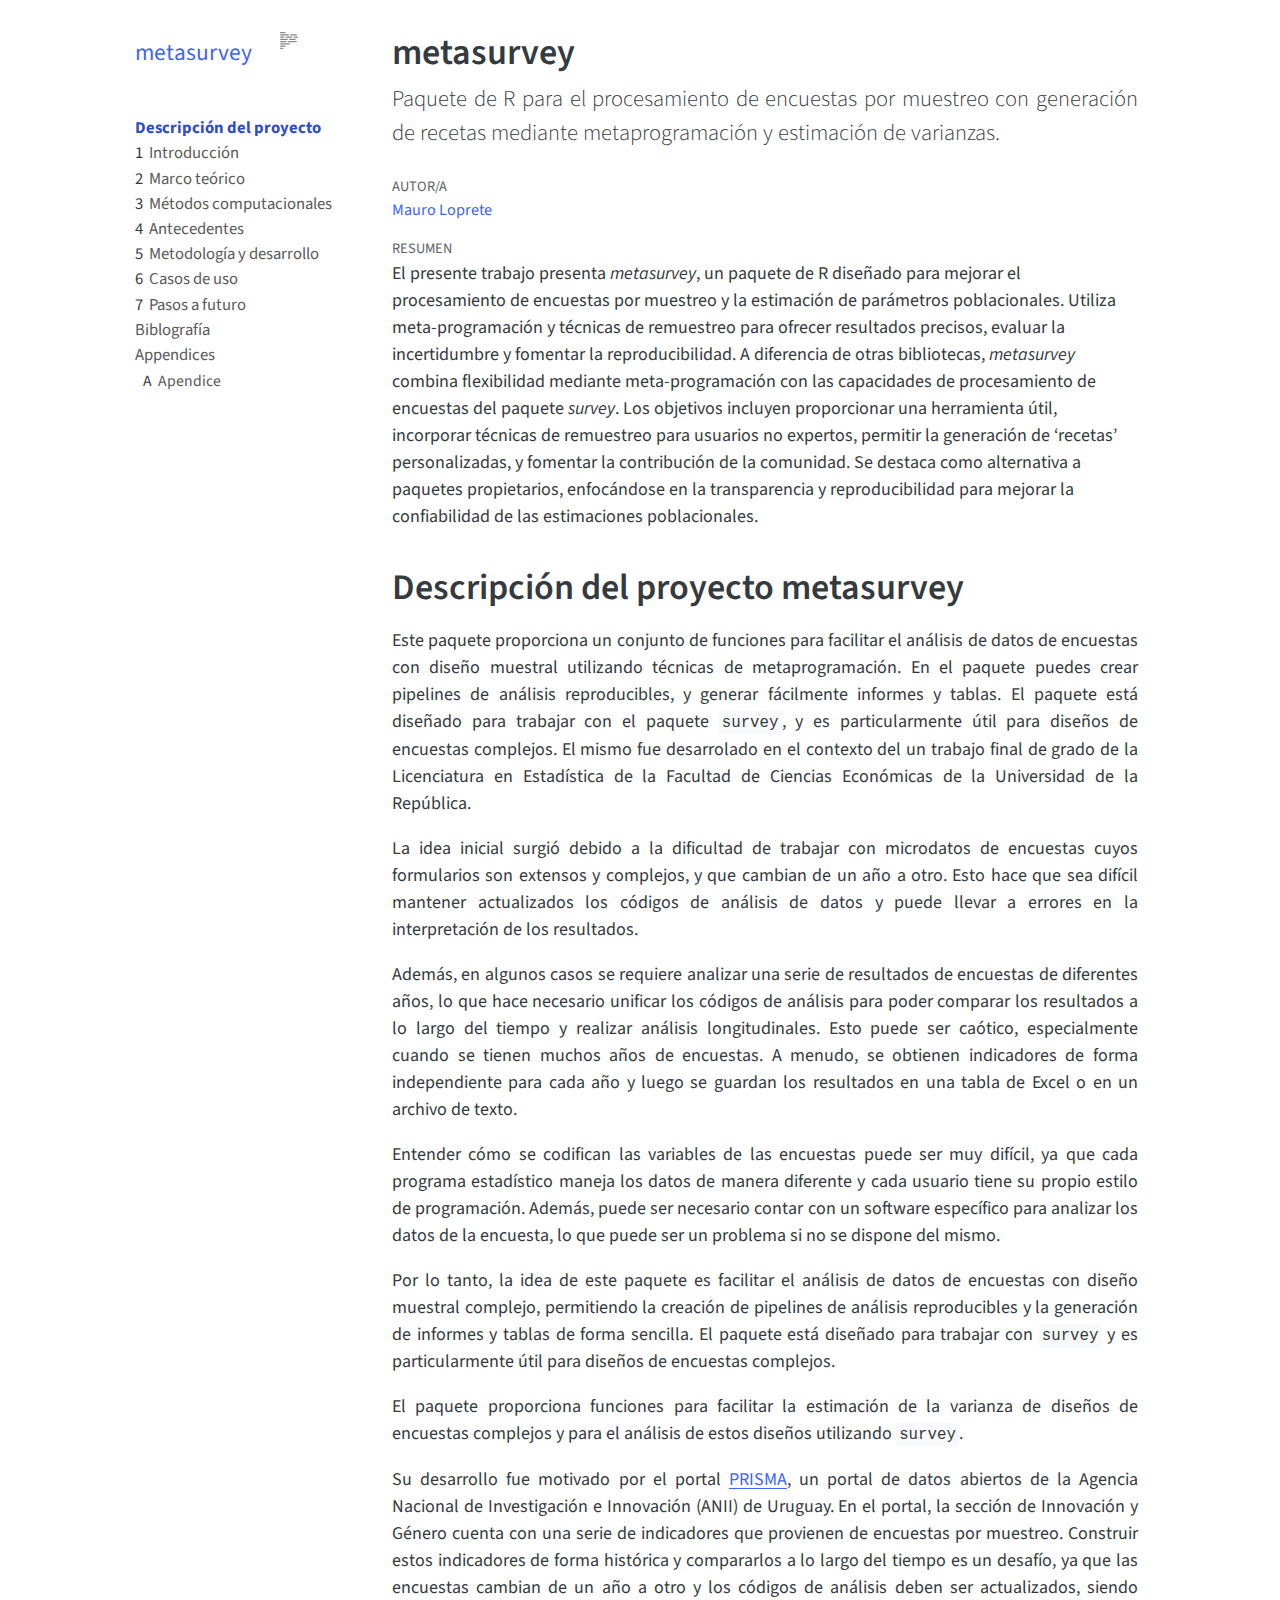
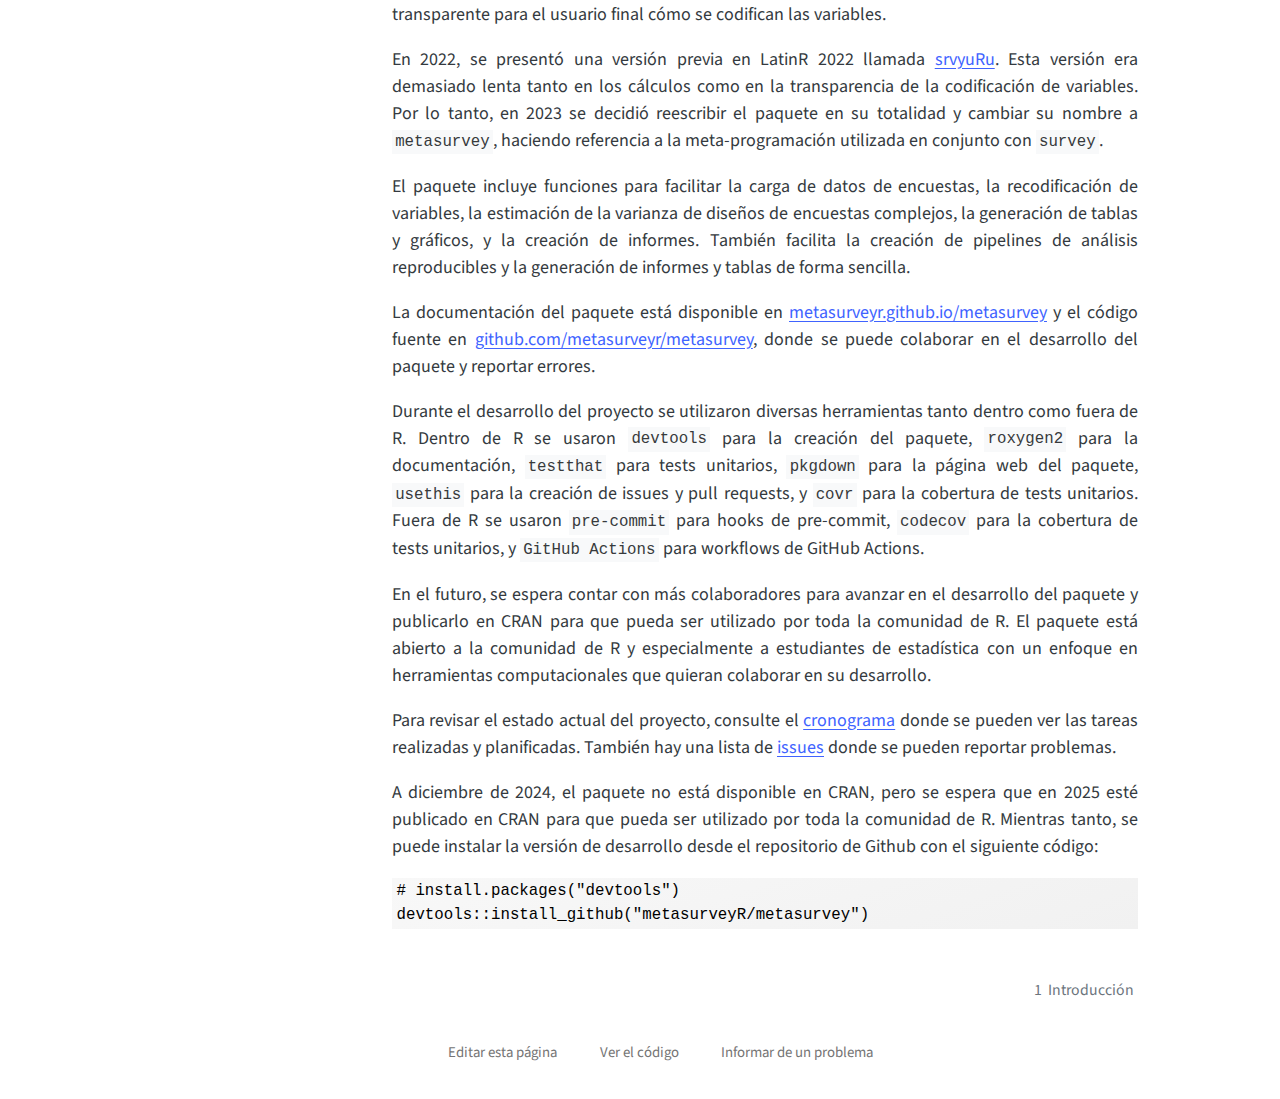
==== commit e5e8b560: "Built site for gh-pages" ====
--- a/index.html
+++ b/index.html
@@ -130,31 +130,37 @@
         <li class="sidebar-item">
   <div class="sidebar-item-container"> 
   <a href="./chapters/chapter2.html" class="sidebar-item-text sidebar-link">
- <span class="menu-text"><span class="chapter-number">2</span>&nbsp; <span class="chapter-title">Marco conceptual</span></span></a>
+ <span class="menu-text"><span class="chapter-number">2</span>&nbsp; <span class="chapter-title">Marco teórico</span></span></a>
   </div>
 </li>
         <li class="sidebar-item">
   <div class="sidebar-item-container"> 
   <a href="./chapters/chapter3.html" class="sidebar-item-text sidebar-link">
- <span class="menu-text"><span class="chapter-number">3</span>&nbsp; <span class="chapter-title">Marco teórico</span></span></a>
+ <span class="menu-text"><span class="chapter-number">3</span>&nbsp; <span class="chapter-title">Métodos computacionales</span></span></a>
   </div>
 </li>
         <li class="sidebar-item">
   <div class="sidebar-item-container"> 
   <a href="./chapters/chapter4.html" class="sidebar-item-text sidebar-link">
- <span class="menu-text"><span class="chapter-number">4</span>&nbsp; <span class="chapter-title">Desarrollo y metodología</span></span></a>
+ <span class="menu-text"><span class="chapter-number">4</span>&nbsp; <span class="chapter-title">Antecedentes</span></span></a>
   </div>
 </li>
         <li class="sidebar-item">
   <div class="sidebar-item-container"> 
   <a href="./chapters/chapter5.html" class="sidebar-item-text sidebar-link">
- <span class="menu-text"><span class="chapter-number">5</span>&nbsp; <span class="chapter-title">Casos de uso</span></span></a>
+ <span class="menu-text"><span class="chapter-number">5</span>&nbsp; <span class="chapter-title">Metodología y desarrollo</span></span></a>
   </div>
 </li>
         <li class="sidebar-item">
   <div class="sidebar-item-container"> 
   <a href="./chapters/chapter6.html" class="sidebar-item-text sidebar-link">
- <span class="menu-text"><span class="chapter-number">6</span>&nbsp; <span class="chapter-title">Pasos a futuro</span></span></a>
+ <span class="menu-text"><span class="chapter-number">6</span>&nbsp; <span class="chapter-title">Casos de uso</span></span></a>
+  </div>
+</li>
+        <li class="sidebar-item">
+  <div class="sidebar-item-container"> 
+  <a href="./chapters/chapter7.html" class="sidebar-item-text sidebar-link">
+ <span class="menu-text"><span class="chapter-number">7</span>&nbsp; <span class="chapter-title">Pasos a futuro</span></span></a>
   </div>
 </li>
         <li class="sidebar-item">
@@ -213,7 +219,7 @@
 <div>
   <div class="abstract">
     <div class="block-title">Resumen</div>
-    El trabajo presenta <em>metasurvey</em>, un paquete de R diseñado para mejorar el procesamiento de encuestas por muestreo y la estimación de parámetros poblacionales. Utiliza meta-programación y técnicas de remuestreo para ofrecer resultados precisos, evaluar la incertidumbre y fomentar la reproducibilidad. A diferencia de otras bibliotecas, <em>metasurvey</em> combina flexibilidad mediante meta-programación con las capacidades de procesamiento de encuestas del paquete <em>survey</em>. Los objetivos incluyen proporcionar una herramienta útil, incorporar técnicas de remuestreo para usuarios no expertos, permitir la generación de ‘recetas’ personalizadas, y fomentar la contribución de la comunidad. Se destaca como alternativa a paquetes propietarios, enfocándose en la transparencia y reproducibilidad para mejorar la confiabilidad de las estimaciones poblacionales.
+    El presente trabajo presenta <em>metasurvey</em>, un paquete de R diseñado para mejorar el procesamiento de encuestas por muestreo y la estimación de parámetros poblacionales. Utiliza meta-programación y técnicas de remuestreo para ofrecer resultados precisos, evaluar la incertidumbre y fomentar la reproducibilidad. A diferencia de otras bibliotecas, <em>metasurvey</em> combina flexibilidad mediante meta-programación con las capacidades de procesamiento de encuestas del paquete <em>survey</em>. Los objetivos incluyen proporcionar una herramienta útil, incorporar técnicas de remuestreo para usuarios no expertos, permitir la generación de ‘recetas’ personalizadas, y fomentar la contribución de la comunidad. Se destaca como alternativa a paquetes propietarios, enfocándose en la transparencia y reproducibilidad para mejorar la confiabilidad de las estimaciones poblacionales.
   </div>
 </div>
 
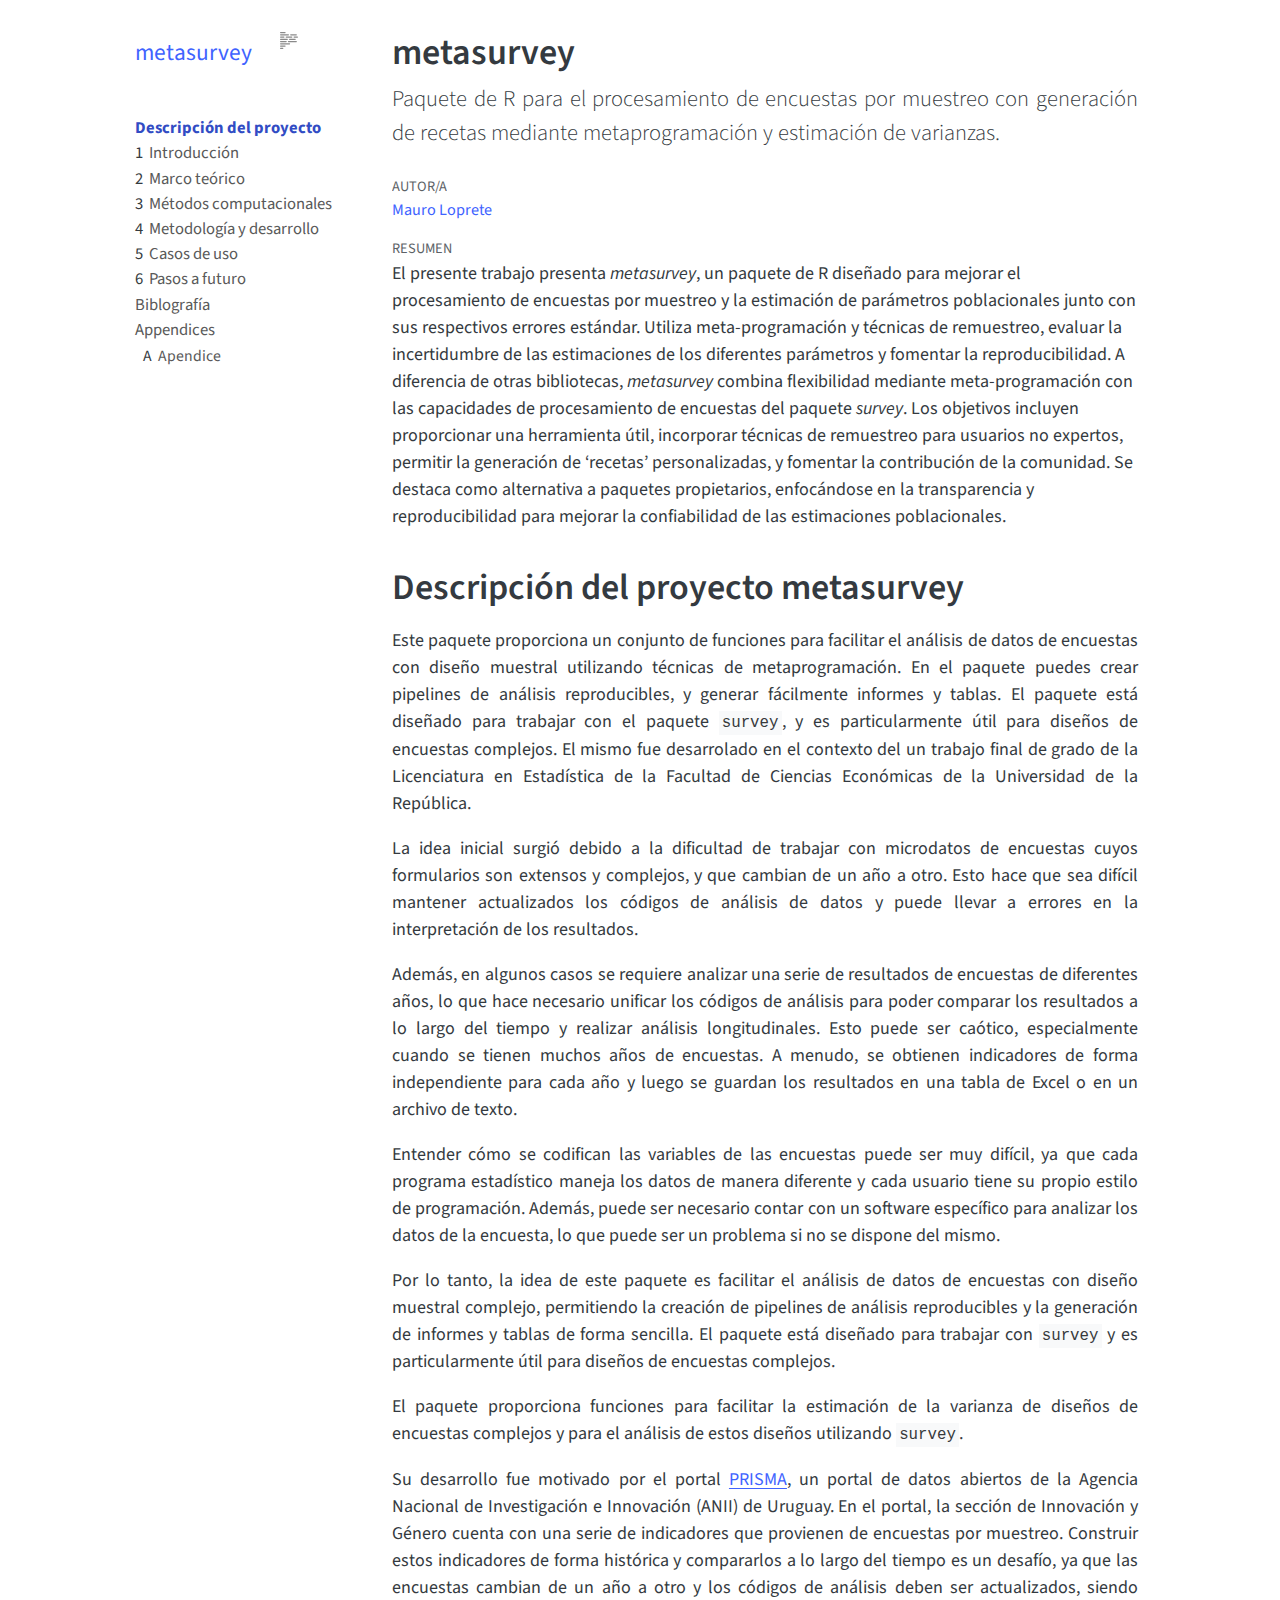
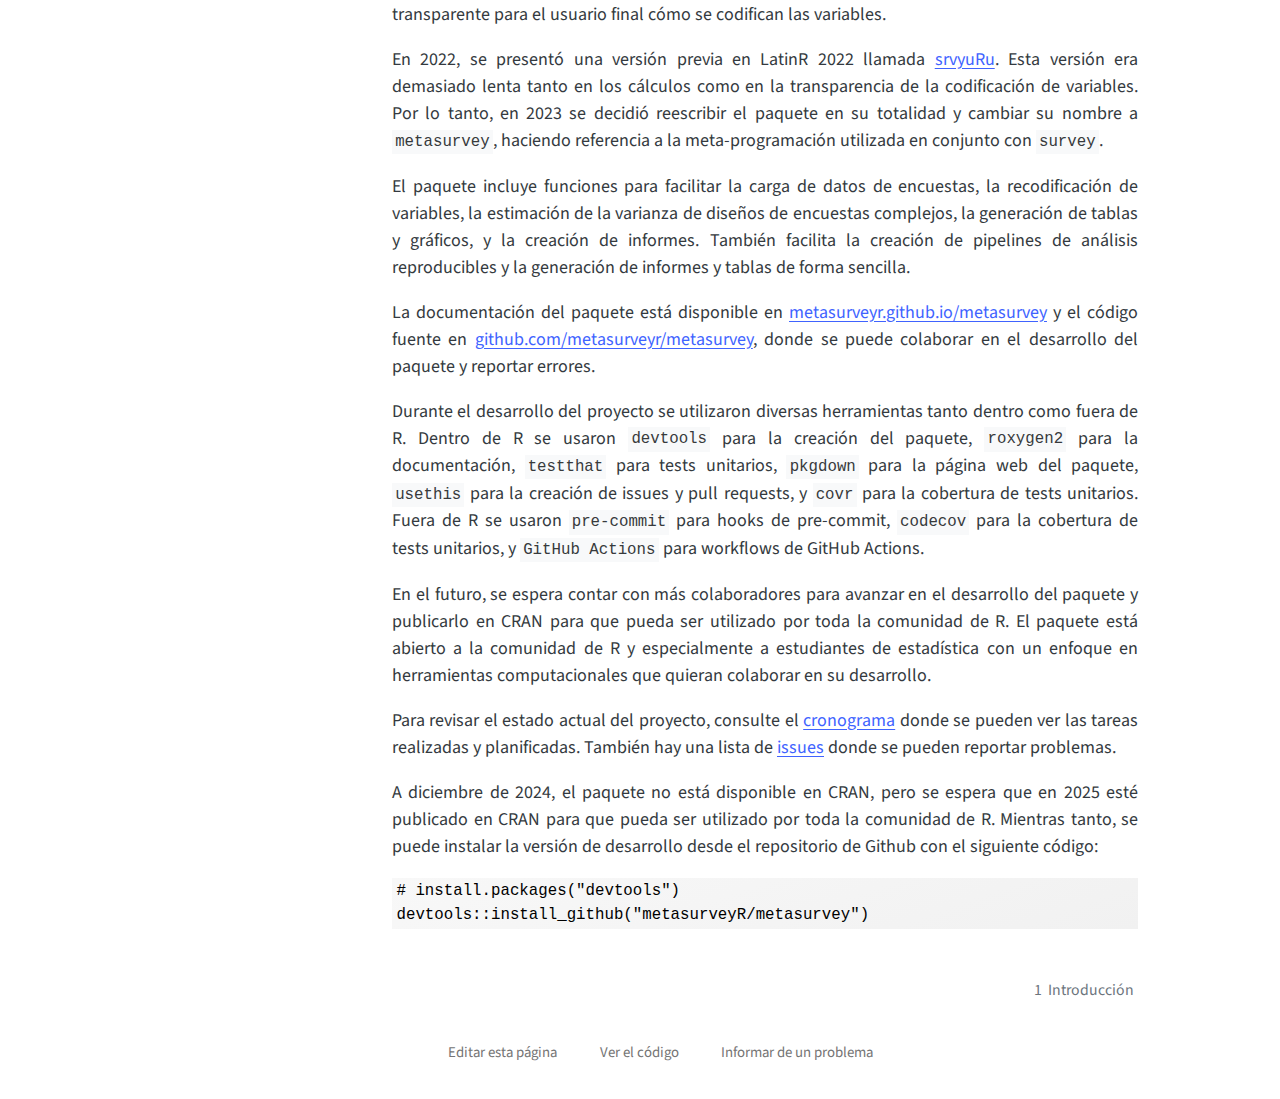
==== commit 34fec956: "Built site for gh-pages" ====
--- a/index.html
+++ b/index.html
@@ -2,7 +2,7 @@
 <html xmlns="http://www.w3.org/1999/xhtml" lang="es" xml:lang="es"><head>
 
 <meta charset="utf-8">
-<meta name="generator" content="quarto-1.6.39">
+<meta name="generator" content="quarto-1.6.41">
 
 <meta name="viewport" content="width=device-width, initial-scale=1.0, user-scalable=yes">
 
@@ -37,10 +37,10 @@
 <script src="site_libs/quarto-html/tippy.umd.min.js"></script>
 <script src="site_libs/quarto-html/anchor.min.js"></script>
 <link href="site_libs/quarto-html/tippy.css" rel="stylesheet">
-<link href="site_libs/quarto-html/quarto-syntax-highlighting-e26003cea8cd680ca0c55a263523d882.css" rel="stylesheet" id="quarto-text-highlighting-styles">
+<link href="site_libs/quarto-html/quarto-syntax-highlighting-48ffa3e5b9d089919c6712c39e5b00f2.css" rel="stylesheet" id="quarto-text-highlighting-styles">
 <script src="site_libs/bootstrap/bootstrap.min.js"></script>
 <link href="site_libs/bootstrap/bootstrap-icons.css" rel="stylesheet">
-<link href="site_libs/bootstrap/bootstrap-6acfec930f039e47772079a424c7233b.min.css" rel="stylesheet" append-hash="true" id="quarto-bootstrap" data-mode="light">
+<link href="site_libs/bootstrap/bootstrap-f639725432e2f2ac3dd3507795c07ad7.min.css" rel="stylesheet" append-hash="true" id="quarto-bootstrap" data-mode="light">
 <script id="quarto-search-options" type="application/json">{
   "location": "sidebar",
   "copy-button": false,
@@ -141,26 +141,20 @@
 </li>
         <li class="sidebar-item">
   <div class="sidebar-item-container"> 
-  <a href="./chapters/chapter4.html" class="sidebar-item-text sidebar-link">
- <span class="menu-text"><span class="chapter-number">4</span>&nbsp; <span class="chapter-title">Antecedentes</span></span></a>
+  <a href="./chapters/chapter5.html" class="sidebar-item-text sidebar-link">
+ <span class="menu-text"><span class="chapter-number">4</span>&nbsp; <span class="chapter-title">Metodología y desarrollo</span></span></a>
   </div>
 </li>
         <li class="sidebar-item">
   <div class="sidebar-item-container"> 
-  <a href="./chapters/chapter5.html" class="sidebar-item-text sidebar-link">
- <span class="menu-text"><span class="chapter-number">5</span>&nbsp; <span class="chapter-title">Metodología y desarrollo</span></span></a>
+  <a href="./chapters/chapter6.html" class="sidebar-item-text sidebar-link">
+ <span class="menu-text"><span class="chapter-number">5</span>&nbsp; <span class="chapter-title">Casos de uso</span></span></a>
   </div>
 </li>
         <li class="sidebar-item">
   <div class="sidebar-item-container"> 
-  <a href="./chapters/chapter6.html" class="sidebar-item-text sidebar-link">
- <span class="menu-text"><span class="chapter-number">6</span>&nbsp; <span class="chapter-title">Casos de uso</span></span></a>
-  </div>
-</li>
-        <li class="sidebar-item">
-  <div class="sidebar-item-container"> 
   <a href="./chapters/chapter7.html" class="sidebar-item-text sidebar-link">
- <span class="menu-text"><span class="chapter-number">7</span>&nbsp; <span class="chapter-title">Pasos a futuro</span></span></a>
+ <span class="menu-text"><span class="chapter-number">6</span>&nbsp; <span class="chapter-title">Pasos a futuro</span></span></a>
   </div>
 </li>
         <li class="sidebar-item">
@@ -219,7 +213,7 @@
 <div>
   <div class="abstract">
     <div class="block-title">Resumen</div>
-    El presente trabajo presenta <em>metasurvey</em>, un paquete de R diseñado para mejorar el procesamiento de encuestas por muestreo y la estimación de parámetros poblacionales. Utiliza meta-programación y técnicas de remuestreo para ofrecer resultados precisos, evaluar la incertidumbre y fomentar la reproducibilidad. A diferencia de otras bibliotecas, <em>metasurvey</em> combina flexibilidad mediante meta-programación con las capacidades de procesamiento de encuestas del paquete <em>survey</em>. Los objetivos incluyen proporcionar una herramienta útil, incorporar técnicas de remuestreo para usuarios no expertos, permitir la generación de ‘recetas’ personalizadas, y fomentar la contribución de la comunidad. Se destaca como alternativa a paquetes propietarios, enfocándose en la transparencia y reproducibilidad para mejorar la confiabilidad de las estimaciones poblacionales.
+    El presente trabajo presenta <em>metasurvey</em>, un paquete de R diseñado para mejorar el procesamiento de encuestas por muestreo y la estimación de parámetros poblacionales junto con sus respectivos errores estándar. Utiliza meta-programación y técnicas de remuestreo, evaluar la incertidumbre de las estimaciones de los diferentes parámetros y fomentar la reproducibilidad. A diferencia de otras bibliotecas, <em>metasurvey</em> combina flexibilidad mediante meta-programación con las capacidades de procesamiento de encuestas del paquete <em>survey</em>. Los objetivos incluyen proporcionar una herramienta útil, incorporar técnicas de remuestreo para usuarios no expertos, permitir la generación de ‘recetas’ personalizadas, y fomentar la contribución de la comunidad. Se destaca como alternativa a paquetes propietarios, enfocándose en la transparencia y reproducibilidad para mejorar la confiabilidad de las estimaciones poblacionales.
   </div>
 </div>
 
--- a/site_libs/quarto-html/quarto-syntax-highlighting-48ffa3e5b9d089919c6712c39e5b00f2.css
+++ b/site_libs/quarto-html/quarto-syntax-highlighting-48ffa3e5b9d089919c6712c39e5b00f2.css
@@ -0,0 +1,205 @@
+/* quarto syntax highlight colors */
+:root {
+  --quarto-hl-ot-color: #003B4F;
+  --quarto-hl-at-color: #657422;
+  --quarto-hl-ss-color: #20794D;
+  --quarto-hl-an-color: #5E5E5E;
+  --quarto-hl-fu-color: #4758AB;
+  --quarto-hl-st-color: #20794D;
+  --quarto-hl-cf-color: #003B4F;
+  --quarto-hl-op-color: #5E5E5E;
+  --quarto-hl-er-color: #AD0000;
+  --quarto-hl-bn-color: #AD0000;
+  --quarto-hl-al-color: #AD0000;
+  --quarto-hl-va-color: #111111;
+  --quarto-hl-bu-color: inherit;
+  --quarto-hl-ex-color: inherit;
+  --quarto-hl-pp-color: #AD0000;
+  --quarto-hl-in-color: #5E5E5E;
+  --quarto-hl-vs-color: #20794D;
+  --quarto-hl-wa-color: #5E5E5E;
+  --quarto-hl-do-color: #5E5E5E;
+  --quarto-hl-im-color: #00769E;
+  --quarto-hl-ch-color: #20794D;
+  --quarto-hl-dt-color: #AD0000;
+  --quarto-hl-fl-color: #AD0000;
+  --quarto-hl-co-color: #5E5E5E;
+  --quarto-hl-cv-color: #5E5E5E;
+  --quarto-hl-cn-color: #8f5902;
+  --quarto-hl-sc-color: #5E5E5E;
+  --quarto-hl-dv-color: #AD0000;
+  --quarto-hl-kw-color: #003B4F;
+}
+
+/* other quarto variables */
+:root {
+  --quarto-font-monospace: SFMono-Regular, Menlo, Monaco, Consolas, "Liberation Mono", "Courier New", monospace;
+}
+
+pre > code.sourceCode > span {
+  color: #003B4F;
+}
+
+code span {
+  color: #003B4F;
+}
+
+code.sourceCode > span {
+  color: #003B4F;
+}
+
+div.sourceCode,
+div.sourceCode pre.sourceCode {
+  color: #003B4F;
+}
+
+code span.ot {
+  color: #003B4F;
+  font-style: inherit;
+}
+
+code span.at {
+  color: #657422;
+  font-style: inherit;
+}
+
+code span.ss {
+  color: #20794D;
+  font-style: inherit;
+}
+
+code span.an {
+  color: #5E5E5E;
+  font-style: inherit;
+}
+
+code span.fu {
+  color: #4758AB;
+  font-style: inherit;
+}
+
+code span.st {
+  color: #20794D;
+  font-style: inherit;
+}
+
+code span.cf {
+  color: #003B4F;
+  font-weight: bold;
+  font-style: inherit;
+}
+
+code span.op {
+  color: #5E5E5E;
+  font-style: inherit;
+}
+
+code span.er {
+  color: #AD0000;
+  font-style: inherit;
+}
+
+code span.bn {
+  color: #AD0000;
+  font-style: inherit;
+}
+
+code span.al {
+  color: #AD0000;
+  font-style: inherit;
+}
+
+code span.va {
+  color: #111111;
+  font-style: inherit;
+}
+
+code span.bu {
+  font-style: inherit;
+}
+
+code span.ex {
+  font-style: inherit;
+}
+
+code span.pp {
+  color: #AD0000;
+  font-style: inherit;
+}
+
+code span.in {
+  color: #5E5E5E;
+  font-style: inherit;
+}
+
+code span.vs {
+  color: #20794D;
+  font-style: inherit;
+}
+
+code span.wa {
+  color: #5E5E5E;
+  font-style: italic;
+}
+
+code span.do {
+  color: #5E5E5E;
+  font-style: italic;
+}
+
+code span.im {
+  color: #00769E;
+  font-style: inherit;
+}
+
+code span.ch {
+  color: #20794D;
+  font-style: inherit;
+}
+
+code span.dt {
+  color: #AD0000;
+  font-style: inherit;
+}
+
+code span.fl {
+  color: #AD0000;
+  font-style: inherit;
+}
+
+code span.co {
+  color: #5E5E5E;
+  font-style: inherit;
+}
+
+code span.cv {
+  color: #5E5E5E;
+  font-style: italic;
+}
+
+code span.cn {
+  color: #8f5902;
+  font-style: inherit;
+}
+
+code span.sc {
+  color: #5E5E5E;
+  font-style: inherit;
+}
+
+code span.dv {
+  color: #AD0000;
+  font-style: inherit;
+}
+
+code span.kw {
+  color: #003B4F;
+  font-weight: bold;
+  font-style: inherit;
+}
+
+.prevent-inlining {
+  content: "</";
+}
+
+/*# sourceMappingURL=566f9c016ea02aa24f499f2cbd7c0b66.css.map */
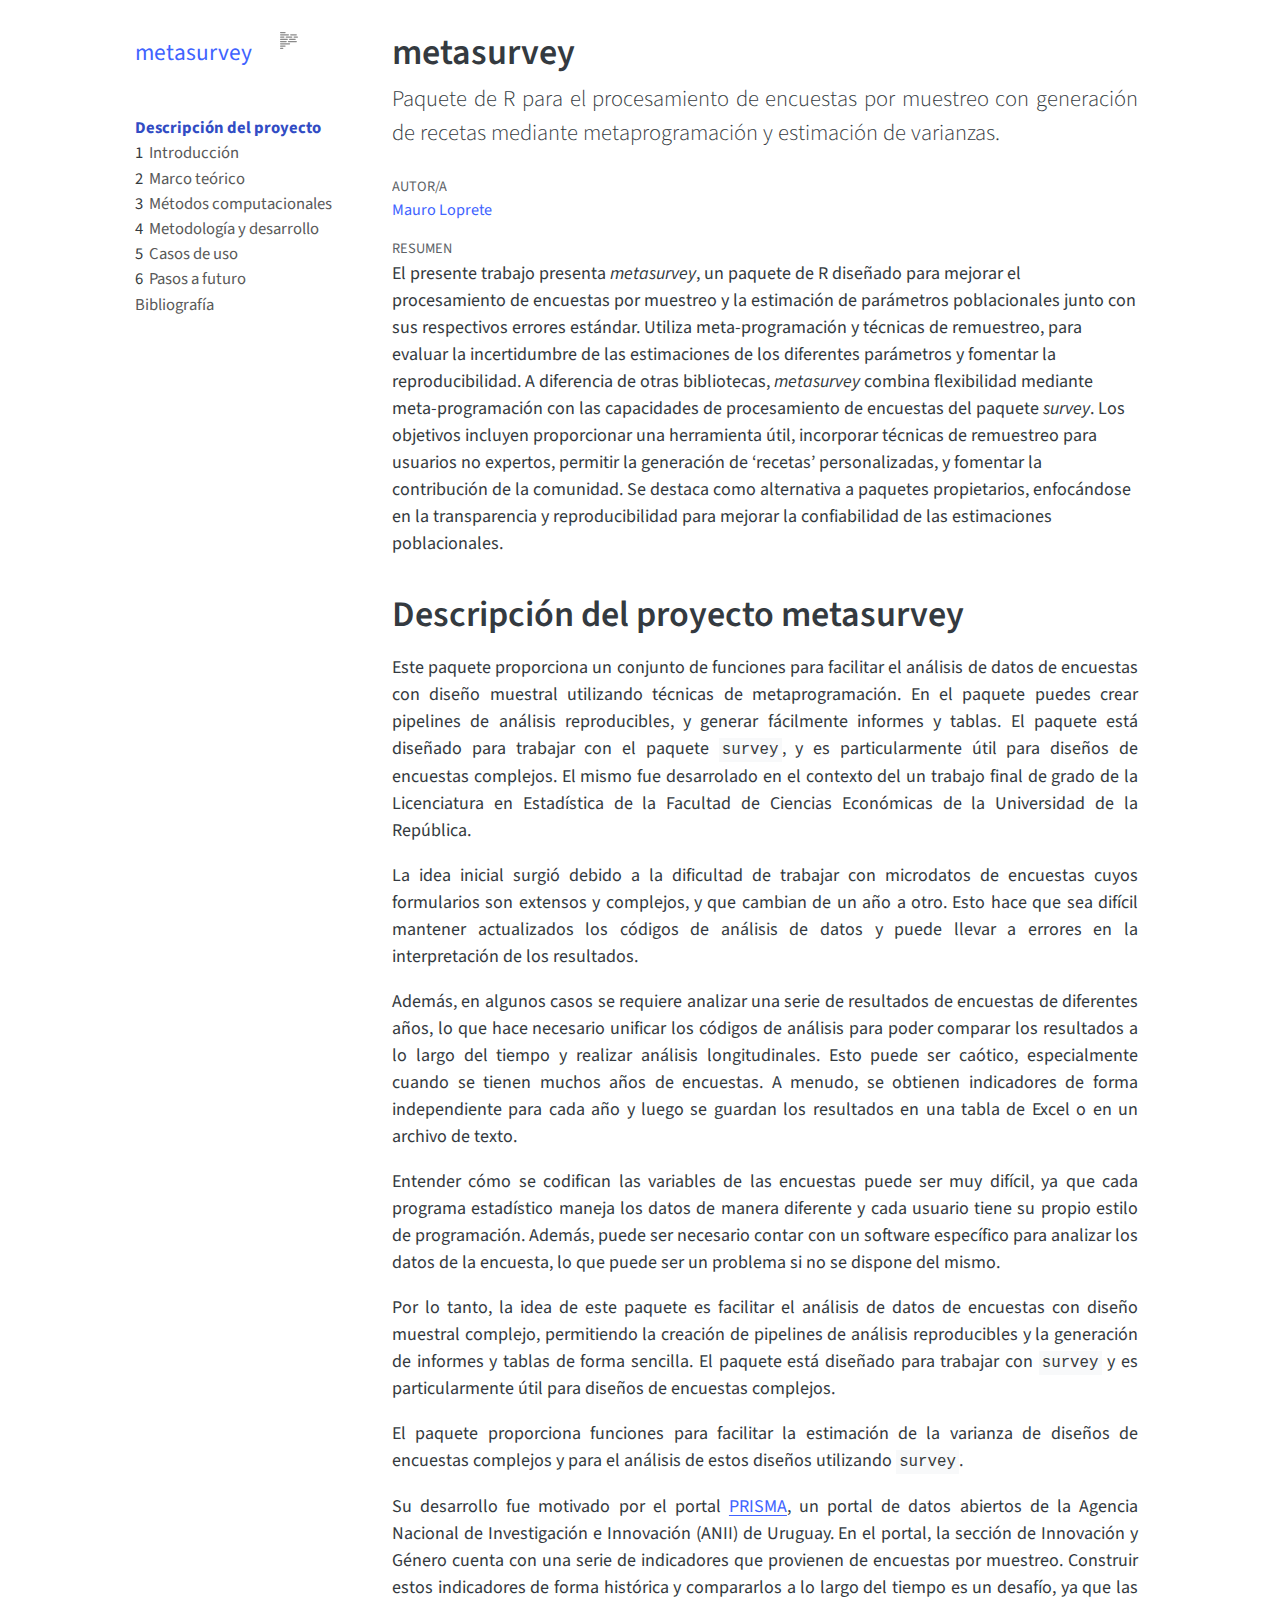
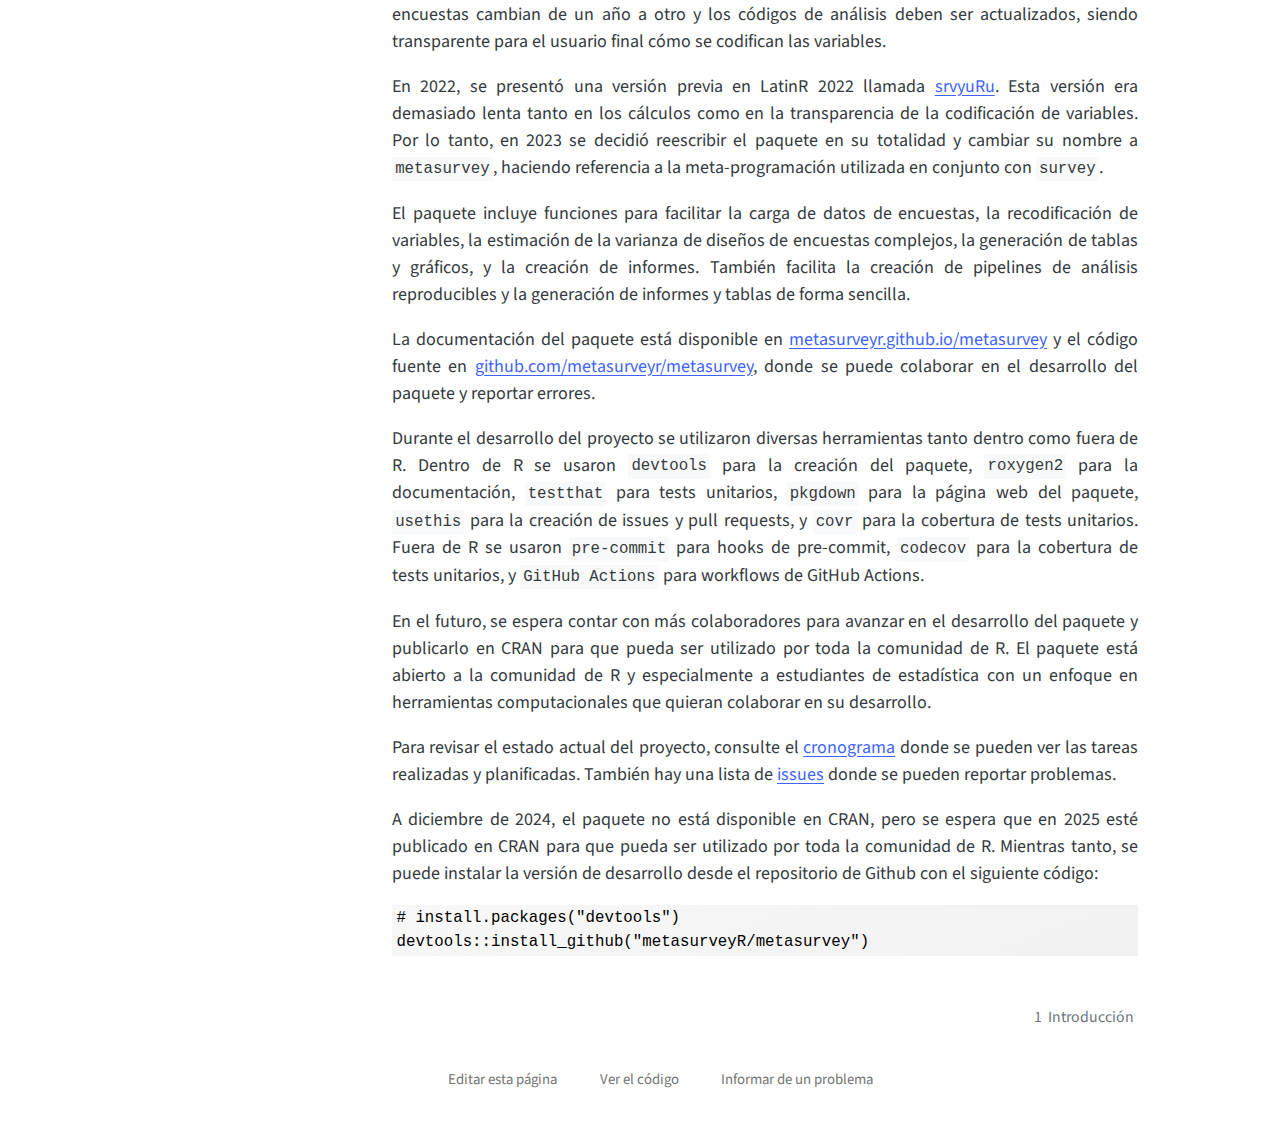
==== commit 25f7d88c: "Built site for gh-pages" ====
--- a/index.html
+++ b/index.html
@@ -2,7 +2,7 @@
 <html xmlns="http://www.w3.org/1999/xhtml" lang="es" xml:lang="es"><head>
 
 <meta charset="utf-8">
-<meta name="generator" content="quarto-1.6.41">
+<meta name="generator" content="quarto-1.6.42">
 
 <meta name="viewport" content="width=device-width, initial-scale=1.0, user-scalable=yes">
 
@@ -37,10 +37,10 @@
 <script src="site_libs/quarto-html/tippy.umd.min.js"></script>
 <script src="site_libs/quarto-html/anchor.min.js"></script>
 <link href="site_libs/quarto-html/tippy.css" rel="stylesheet">
-<link href="site_libs/quarto-html/quarto-syntax-highlighting-48ffa3e5b9d089919c6712c39e5b00f2.css" rel="stylesheet" id="quarto-text-highlighting-styles">
+<link href="site_libs/quarto-html/quarto-syntax-highlighting-2f5df379a58b258e96c21c0638c20c03.css" rel="stylesheet" id="quarto-text-highlighting-styles">
 <script src="site_libs/bootstrap/bootstrap.min.js"></script>
 <link href="site_libs/bootstrap/bootstrap-icons.css" rel="stylesheet">
-<link href="site_libs/bootstrap/bootstrap-f639725432e2f2ac3dd3507795c07ad7.min.css" rel="stylesheet" append-hash="true" id="quarto-bootstrap" data-mode="light">
+<link href="site_libs/bootstrap/bootstrap-4205f2921ee4aab2edc05cd548c6d589.min.css" rel="stylesheet" append-hash="true" id="quarto-bootstrap" data-mode="light">
 <script id="quarto-search-options" type="application/json">{
   "location": "sidebar",
   "copy-button": false,
@@ -160,26 +160,9 @@
         <li class="sidebar-item">
   <div class="sidebar-item-container"> 
   <a href="./chapters/bibliography.html" class="sidebar-item-text sidebar-link">
- <span class="menu-text">Biblografía</span></a>
-  </div>
-</li>
-        <li class="sidebar-item sidebar-item-section">
-      <div class="sidebar-item-container"> 
-            <a class="sidebar-item-text sidebar-link text-start" data-bs-toggle="collapse" data-bs-target="#quarto-sidebar-section-1" role="navigation" aria-expanded="true">
- <span class="menu-text">Appendices</span></a>
-          <a class="sidebar-item-toggle text-start" data-bs-toggle="collapse" data-bs-target="#quarto-sidebar-section-1" role="navigation" aria-expanded="true" aria-label="Alternar sección">
-            <i class="bi bi-chevron-right ms-2"></i>
-          </a> 
-      </div>
-      <ul id="quarto-sidebar-section-1" class="collapse list-unstyled sidebar-section depth1 show">  
-          <li class="sidebar-item">
-  <div class="sidebar-item-container"> 
-  <a href="./Appendices/AppendixA.html" class="sidebar-item-text sidebar-link">
- <span class="menu-text"><span class="chapter-number">A</span>&nbsp; <span class="chapter-title">Apendice</span></span></a>
-  </div>
-</li>
-      </ul>
-  </li>
+ <span class="menu-text">Bibliografía</span></a>
+  </div>
+</li>
     </ul>
     </div>
 </nav>
@@ -213,7 +196,7 @@
 <div>
   <div class="abstract">
     <div class="block-title">Resumen</div>
-    El presente trabajo presenta <em>metasurvey</em>, un paquete de R diseñado para mejorar el procesamiento de encuestas por muestreo y la estimación de parámetros poblacionales junto con sus respectivos errores estándar. Utiliza meta-programación y técnicas de remuestreo, evaluar la incertidumbre de las estimaciones de los diferentes parámetros y fomentar la reproducibilidad. A diferencia de otras bibliotecas, <em>metasurvey</em> combina flexibilidad mediante meta-programación con las capacidades de procesamiento de encuestas del paquete <em>survey</em>. Los objetivos incluyen proporcionar una herramienta útil, incorporar técnicas de remuestreo para usuarios no expertos, permitir la generación de ‘recetas’ personalizadas, y fomentar la contribución de la comunidad. Se destaca como alternativa a paquetes propietarios, enfocándose en la transparencia y reproducibilidad para mejorar la confiabilidad de las estimaciones poblacionales.
+    El presente trabajo presenta <em>metasurvey</em>, un paquete de R diseñado para mejorar el procesamiento de encuestas por muestreo y la estimación de parámetros poblacionales junto con sus respectivos errores estándar. Utiliza meta-programación y técnicas de remuestreo, para evaluar la incertidumbre de las estimaciones de los diferentes parámetros y fomentar la reproducibilidad. A diferencia de otras bibliotecas, <em>metasurvey</em> combina flexibilidad mediante meta-programación con las capacidades de procesamiento de encuestas del paquete <em>survey</em>. Los objetivos incluyen proporcionar una herramienta útil, incorporar técnicas de remuestreo para usuarios no expertos, permitir la generación de ‘recetas’ personalizadas, y fomentar la contribución de la comunidad. Se destaca como alternativa a paquetes propietarios, enfocándose en la transparencia y reproducibilidad para mejorar la confiabilidad de las estimaciones poblacionales.
   </div>
 </div>
 
--- a/site_libs/quarto-html/quarto-syntax-highlighting-2f5df379a58b258e96c21c0638c20c03.css
+++ b/site_libs/quarto-html/quarto-syntax-highlighting-2f5df379a58b258e96c21c0638c20c03.css
@@ -0,0 +1,205 @@
+/* quarto syntax highlight colors */
+:root {
+  --quarto-hl-ot-color: #003B4F;
+  --quarto-hl-at-color: #657422;
+  --quarto-hl-ss-color: #20794D;
+  --quarto-hl-an-color: #5E5E5E;
+  --quarto-hl-fu-color: #4758AB;
+  --quarto-hl-st-color: #20794D;
+  --quarto-hl-cf-color: #003B4F;
+  --quarto-hl-op-color: #5E5E5E;
+  --quarto-hl-er-color: #AD0000;
+  --quarto-hl-bn-color: #AD0000;
+  --quarto-hl-al-color: #AD0000;
+  --quarto-hl-va-color: #111111;
+  --quarto-hl-bu-color: inherit;
+  --quarto-hl-ex-color: inherit;
+  --quarto-hl-pp-color: #AD0000;
+  --quarto-hl-in-color: #5E5E5E;
+  --quarto-hl-vs-color: #20794D;
+  --quarto-hl-wa-color: #5E5E5E;
+  --quarto-hl-do-color: #5E5E5E;
+  --quarto-hl-im-color: #00769E;
+  --quarto-hl-ch-color: #20794D;
+  --quarto-hl-dt-color: #AD0000;
+  --quarto-hl-fl-color: #AD0000;
+  --quarto-hl-co-color: #5E5E5E;
+  --quarto-hl-cv-color: #5E5E5E;
+  --quarto-hl-cn-color: #8f5902;
+  --quarto-hl-sc-color: #5E5E5E;
+  --quarto-hl-dv-color: #AD0000;
+  --quarto-hl-kw-color: #003B4F;
+}
+
+/* other quarto variables */
+:root {
+  --quarto-font-monospace: SFMono-Regular, Menlo, Monaco, Consolas, "Liberation Mono", "Courier New", monospace;
+}
+
+pre > code.sourceCode > span {
+  color: #003B4F;
+}
+
+code span {
+  color: #003B4F;
+}
+
+code.sourceCode > span {
+  color: #003B4F;
+}
+
+div.sourceCode,
+div.sourceCode pre.sourceCode {
+  color: #003B4F;
+}
+
+code span.ot {
+  color: #003B4F;
+  font-style: inherit;
+}
+
+code span.at {
+  color: #657422;
+  font-style: inherit;
+}
+
+code span.ss {
+  color: #20794D;
+  font-style: inherit;
+}
+
+code span.an {
+  color: #5E5E5E;
+  font-style: inherit;
+}
+
+code span.fu {
+  color: #4758AB;
+  font-style: inherit;
+}
+
+code span.st {
+  color: #20794D;
+  font-style: inherit;
+}
+
+code span.cf {
+  color: #003B4F;
+  font-weight: bold;
+  font-style: inherit;
+}
+
+code span.op {
+  color: #5E5E5E;
+  font-style: inherit;
+}
+
+code span.er {
+  color: #AD0000;
+  font-style: inherit;
+}
+
+code span.bn {
+  color: #AD0000;
+  font-style: inherit;
+}
+
+code span.al {
+  color: #AD0000;
+  font-style: inherit;
+}
+
+code span.va {
+  color: #111111;
+  font-style: inherit;
+}
+
+code span.bu {
+  font-style: inherit;
+}
+
+code span.ex {
+  font-style: inherit;
+}
+
+code span.pp {
+  color: #AD0000;
+  font-style: inherit;
+}
+
+code span.in {
+  color: #5E5E5E;
+  font-style: inherit;
+}
+
+code span.vs {
+  color: #20794D;
+  font-style: inherit;
+}
+
+code span.wa {
+  color: #5E5E5E;
+  font-style: italic;
+}
+
+code span.do {
+  color: #5E5E5E;
+  font-style: italic;
+}
+
+code span.im {
+  color: #00769E;
+  font-style: inherit;
+}
+
+code span.ch {
+  color: #20794D;
+  font-style: inherit;
+}
+
+code span.dt {
+  color: #AD0000;
+  font-style: inherit;
+}
+
+code span.fl {
+  color: #AD0000;
+  font-style: inherit;
+}
+
+code span.co {
+  color: #5E5E5E;
+  font-style: inherit;
+}
+
+code span.cv {
+  color: #5E5E5E;
+  font-style: italic;
+}
+
+code span.cn {
+  color: #8f5902;
+  font-style: inherit;
+}
+
+code span.sc {
+  color: #5E5E5E;
+  font-style: inherit;
+}
+
+code span.dv {
+  color: #AD0000;
+  font-style: inherit;
+}
+
+code span.kw {
+  color: #003B4F;
+  font-weight: bold;
+  font-style: inherit;
+}
+
+.prevent-inlining {
+  content: "</";
+}
+
+/*# sourceMappingURL=35eb38a806ee71ea6d2563be2308c832.css.map */
